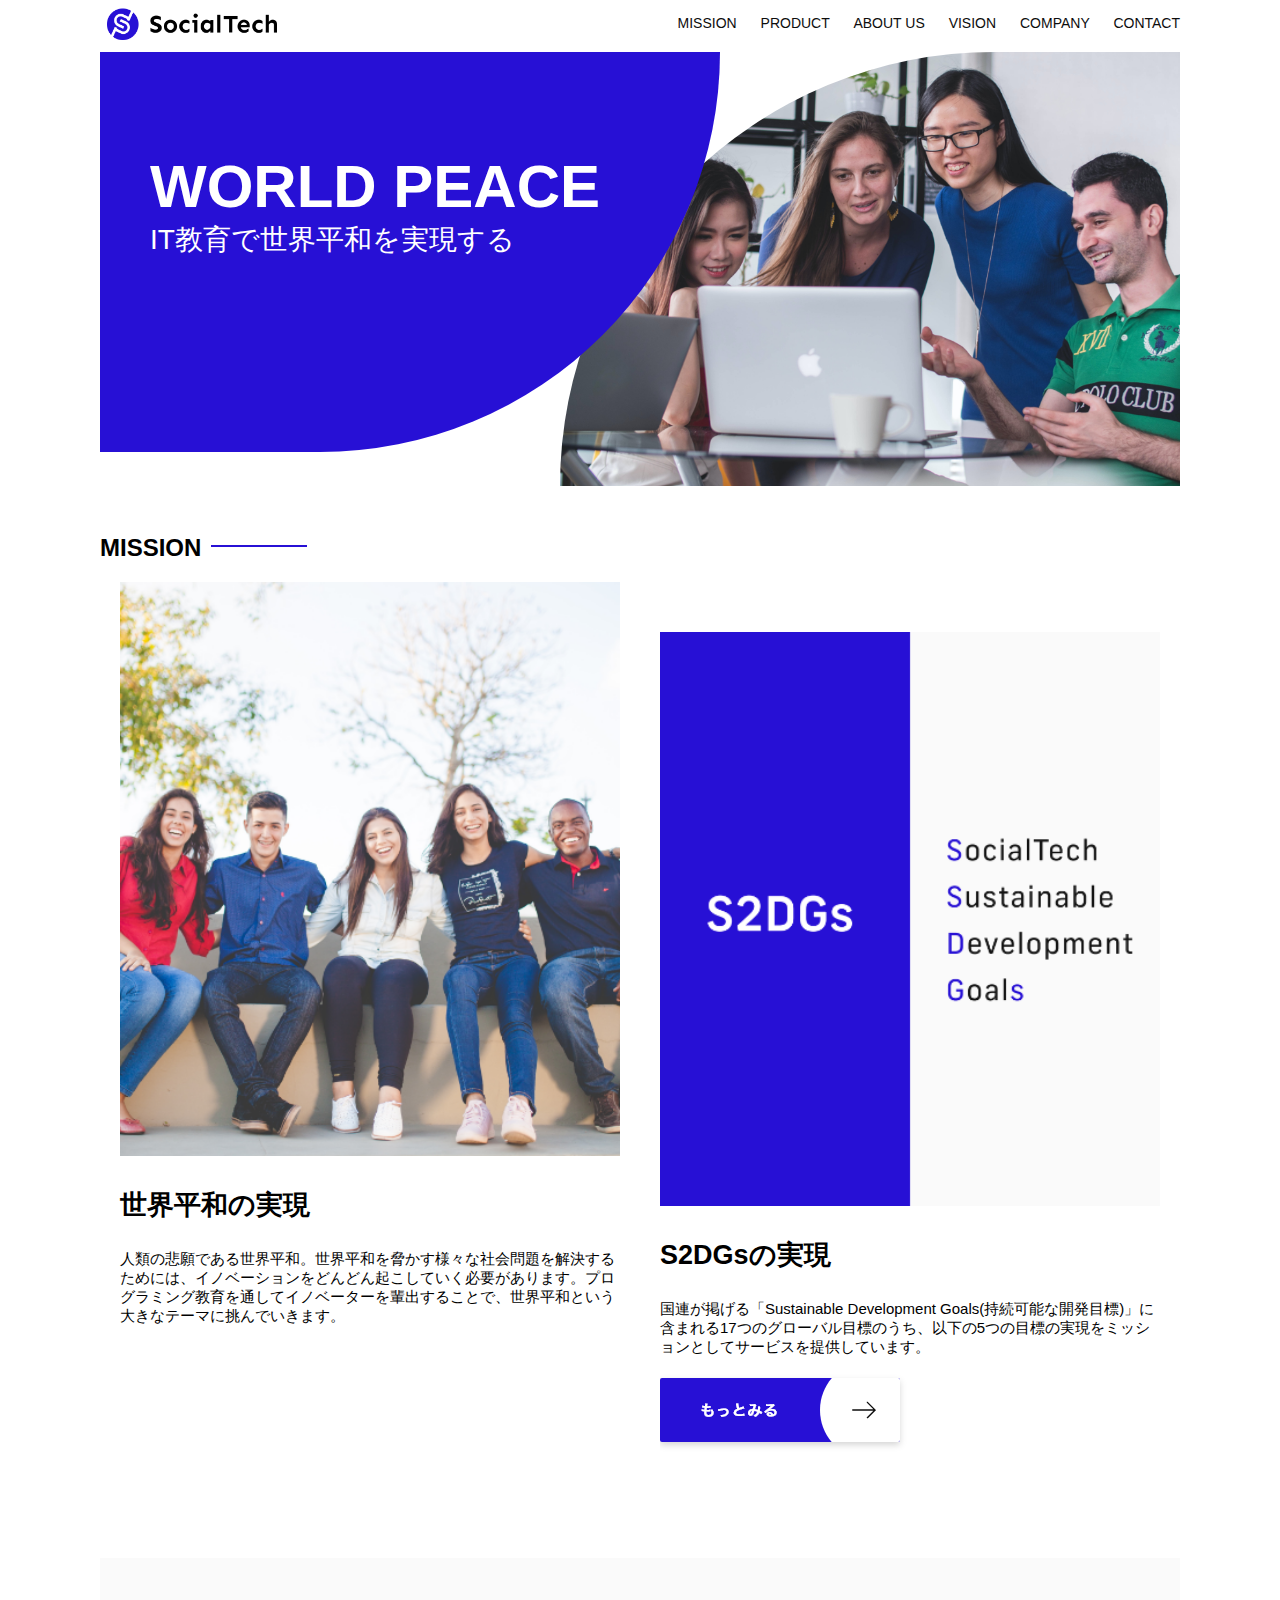
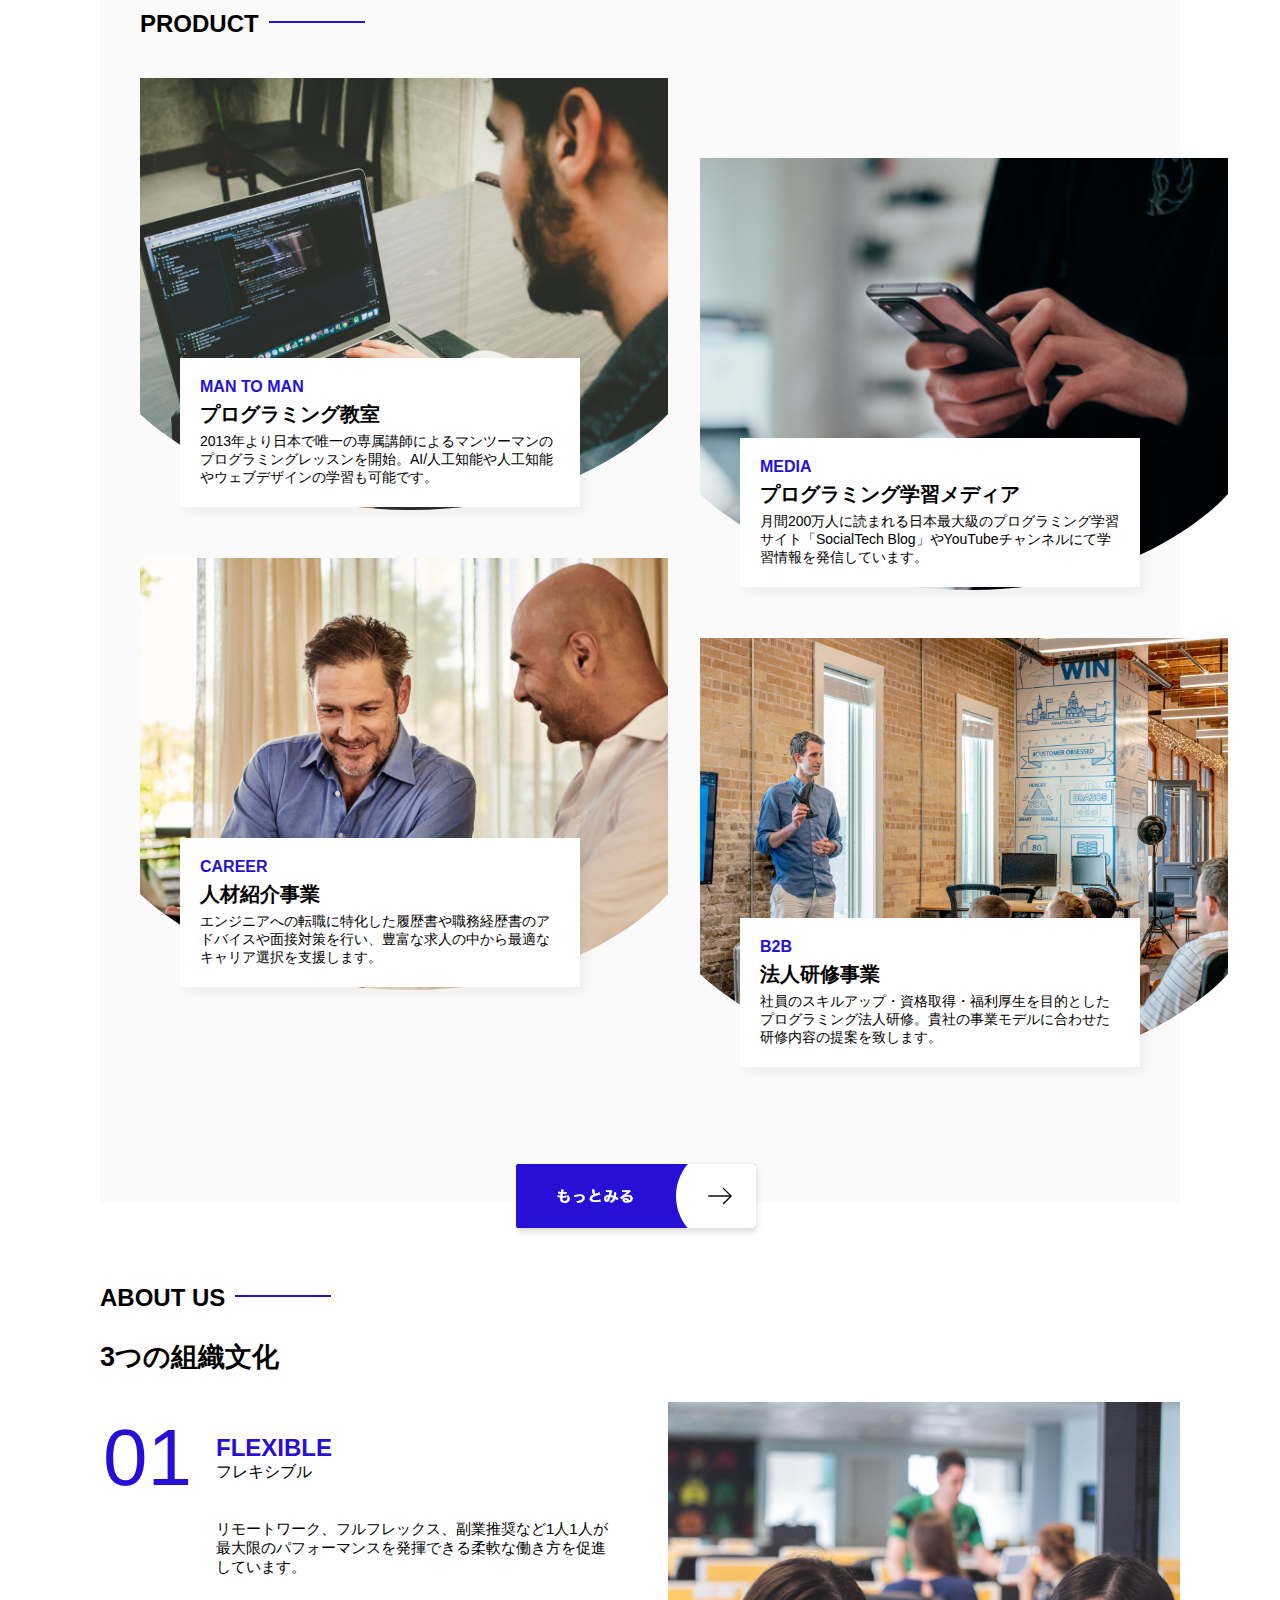
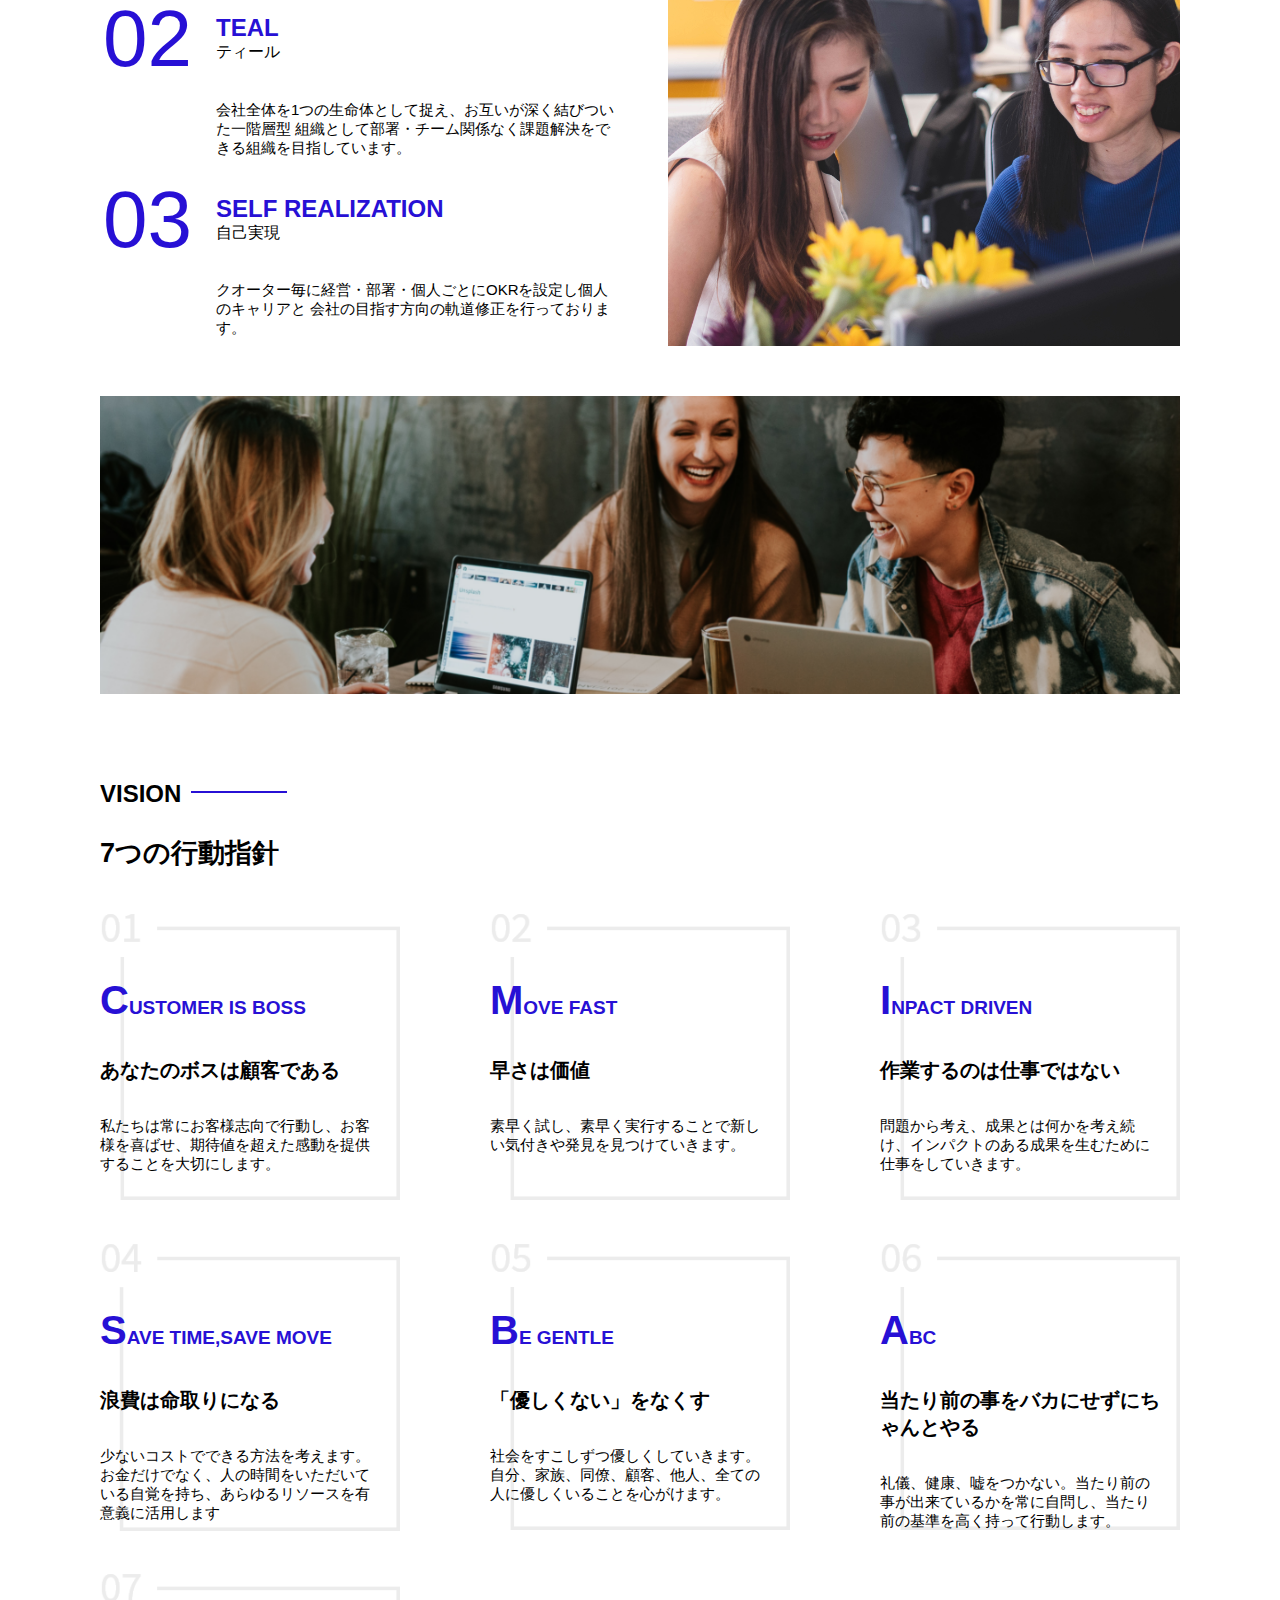
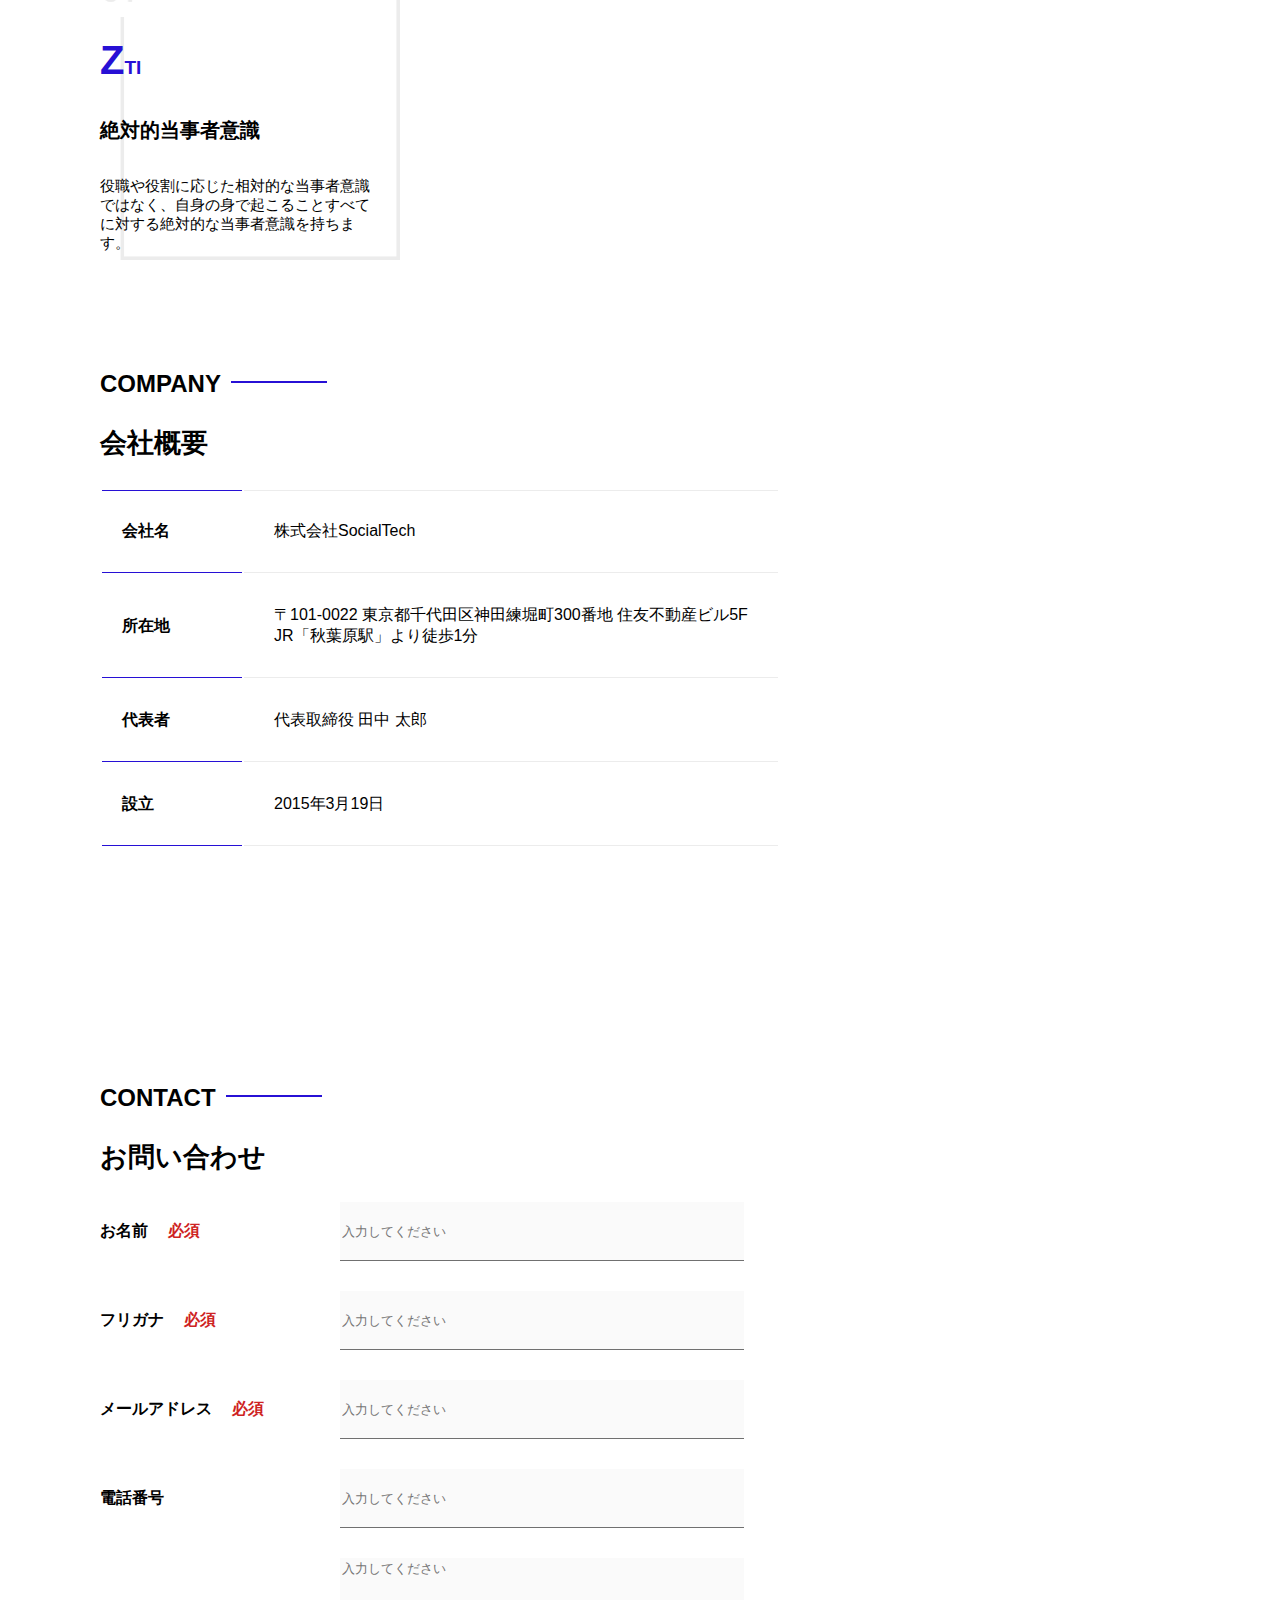
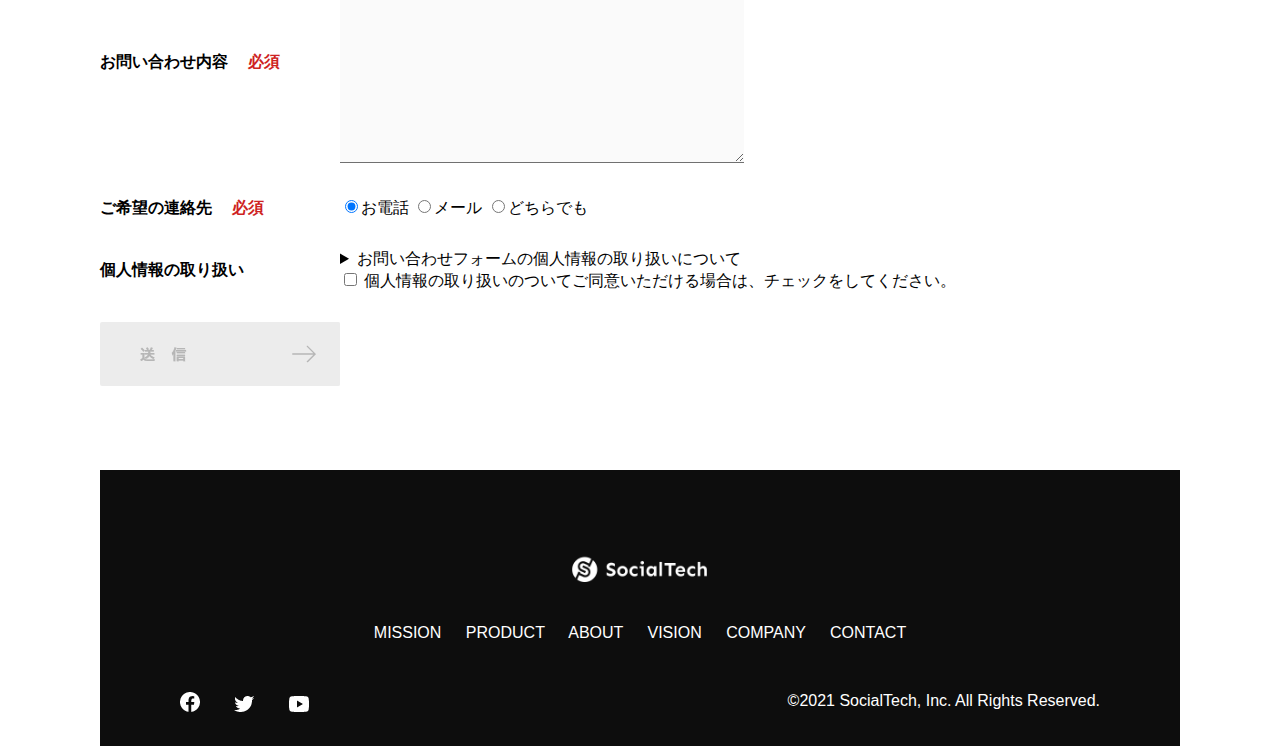
==== index.html @ 6ab05814 "初回コミット" ====
<!DOCTYPE html>
<html lang="ja">
<head>
  <meta charset="UTF-8">
  <meta name="description" content="SocialTechはEdTech業界のリディングカンパニーを目指します。">
  <meta name="viewport" content="width=device-width, initial-scale=1.0">
  <link rel="stylesheet" href="style.css">
  <title>SocialTech</title>
  <!-- alt属性が記述されているかどうか(擬似クラス：not(A)で確認） -->
  <style>
    img:not([alt]){
      border: 10px solid red;
    }
  </style>

</head>
<body>
  <!-- ヘッダー -->
    <header>
    <!-- ロゴ -->
    <a href="index.html" id="logo"><img src="images/logo.png" alt="トップページに戻る"></a>
    
    <!-- PC用ナビゲーション -->
    <nav  id="nav-pc">
      <a href="mission.html">MISSION</a> 
      <a href="product.html">PRODUCT</a>
      <a href="index.html#aboutus">ABOUT US</a>
      <a href="index.html#vision">VISION</a>
      <a href="index.html#company">COMPANY</a>
      <a href="index.html#contact">CONTACT</a>
    </nav>
    <!-- スマホ用メニューボタン -->
    <img id="menu-sp" src="images/button-menu.png" alt="ナビゲーションを開く" onclick="document.getElementById('nav-sp').style.display = 'block';">
    <!-- スマホ用ナビゲーション-->
    <nav id="nav-sp">
      <img id="close" src="images/button-close.png" alt="ナビゲーションを閉じる"  onclick="document.getElementById('nav-sp').style.display = 'none';">
      <a id="logo-sp" href="index.html" onclick="document.getElementById('nav-sp').style.display = 'none'"><img src="images/logo-sp.png" alt="トップページに戻る"></a>
<!-- タグnavの配下a -->
      <a  class="menu" href="mission.html" onclick="document.getElementById('nav-sp').style.display = 'none'">MISSION></a>
      <a class="menu" href="product.html" onclick="document.getElementById('nav-sp').style.display = 'none'">PRODUCT</a>
      <a class="menu" href="index.html#aboutus" onclick="document.getElementById('nav-sp').style.display = 'none'">ABOUTUS</a>
      <a class="menu" href="index.html#vision"onclick="document.getElementById('nav-sp').style.display = 'none'">VISION</a>
      <a class="menu" href="index.html#company"onclick="document.getElementById('nav-sp').style.display = 'none'">COMPANY</a>
      <a class="menu" href="index.html#contact"onclick="document.getElementById('nav-sp').style.display = 'none'">CONTACT</a>
      <div id="sns">

      <a href="https://www.facebook.com/sejuku2013">
      <img src="images/button-facebook.png" alt="Facebookのリンク"></a>
      <a href="https://twitter.com/samuraijuku">
      <img src="images/button-twitter.png" alt="Twitterのリンク"></a>
      <a href="https://www.youtube.com/channel/UCCFOQO5aDK0xXam4cUQXT8g">
      <img src="images/button-youtube.png" alt="YouTubeのリンク"></a>
    </nav>

  </header>

  <!-- メイン -->
  <main>
    <!-- article：中身が記事 -->
    <article>
      <!-- メインビジュアルを表示する場所 -->
      <section id="main-visual">
        <div id="main-message">
          <h1>WORLD PEACE</h1>
          <p>IT教育で世界平和を実現する</p>
        </div>
        <img src="images/index/index-main.png" alt="PCの周りに集まる多国籍の仲間たち">
      </section>
      <!-- ミッション -->
        <section id="mission">
        <h2 class="index-h2">MISSION</h2>
        <div id="mission-flex">
          <div>
            <img id="mission-photo" src="images/index/index-mission.png" alt="屋外のベンチで写真撮影する多国籍の仲間たち">
            <h3>世界平和の実現</h3>
            <p>人類の悲願である世界平和。世界平和を脅かす様々な社会問題を解決するためには、イノベーションをどんどん起こしていく必要があります。プログラミング教育を通してイノベーターを輩出することで、世界平和という大きなテーマに挑んでいきます。</p>
          </div>
          <div>
            <img id="s2dgs" src="images/index/s2dgs.png" alt="s2dgs">
            <h3>S2DGsの実現</h3>
            <p>国連が掲げる「Sustainable Development Goals(持続可能な開発目標)」に含まれる17つのグローバル目標のうち、以下の5つの目標の実現をミッションとしてサービスを提供しています。</p>
            <a href="mission.html">
              <img src="images/button-more.png" alt="もっと見る">
            </a>
          </div>
        </div>
      </section>
      <!-- プロダクト -->
        <section id="product">
        <h2 class="index-h2">PRODUCT</h2>
        <div>
          <div id="product-left">
            <div>
              <img class="productphoto" src="images/index/index-mantoman.png" alt="PCでコードを書く男性">
              <div class="product-explain">
                <span>MAN TO MAN</span>
                <h3>プログラミング教室</h3>
                <p>2013年より日本で唯一の専属講師によるマンツーマンのプログラミングレッスンを開始。AI/人工知能や人工知能やウェブデザインの学習も可能です。</p>
              </div>
            </div>
            <div>
              <img class="product-photo" src="images/index/index-career.png" alt="笑顔で話し合う2人の男性">
              <div class="product-explain">
                <span>CAREER</span>
                <h3>人材紹介事業</h3>
                <p>エンジニアへの転職に特化した履歴書や職務経歴書のアドバイスや面接対策を行い、豊富な求人の中から最適なキャリア選択を支援します。</p>
              </div>
            </div>
          </div>
          <div id="product-right">
            <div>
              <img class="product-photo" src="images/index/index-media.png" alt="スマートフォンを操作する人">
              <div class="product-explain">
                <span>MEDIA</span>
                <h3>プログラミング学習メディア</h3>
                <p>月間200万人に読まれる日本最大級のプログラミング学習サイト「SocialTech Blog」やYouTubeチャンネルにて学習情報を発信しています。</p>
              </div>
            </div>
            <div>
              <img class="product-photo" src="images/index/index-b2b.png" alt="講演中の男性とそれを聴く人々">
              <div class="product-explain">
              <span>B2B</span>
              <h3>法人研修事業</h3>
              <p>社員のスキルアップ・資格取得・福利厚生を目的としたプログラミング法人研修。貴社の事業モデルに合わせた研修内容の提案を致します。</p>
            </div>
          </div>
        </div>
      </div>
        <div>
          <a id="product-more" href="product.html">
            <img src="images/button-more.png" alt="もっと見る">
          </a>
        </div>
      </section>
      <!--ABOUT US-->
      <section id="aboutus">
        <!--CSSでh2の類似要素の::after画像ーが適応される -->
        <h2 class="index-h2">ABOUT US</h2>
        <h3>3つの組織文化</h3>
        <div>
          <table  class="culture-table">
            <tr>
              <td>
                <span class="culture-num">01</span>
              </td>
              <td>
                <span class="culture-en">FLEXIBLE</span>
                <span class="culture-jp">フレキシブル</span>
              </td>
            </tr>

            <tr>
              <td>
                <!-- 空のセル -->
              </td>
              <td>
                <p class="culture-description">リモートワーク、フルフレックス、副業推奨など1人1人が最大限のパフォーマンスを発揮できる柔軟な働き方を促進しています。
                </p>
              </td>
            </tr>

            <tr>
              <td>
                <span class="culture-num">02</span>
              </td>
              <td>
                <span class="culture-en">TEAL</span>
                <span class="culture-jp">ティール</span>
              </td>
            </tr>
            <tr>
              <td>
                <!-- 空のセル -->
              </td>
              <td>
                <p class="culture-description">会社全体を1つの生命体として捉え、お互いが深く結びついた一階層型
                  組織として部署・チーム関係なく課題解決をできる組織を目指しています。
                </p>
              </td>
            </tr>
            <tr>
              <td>
                <span class="culture-num">03</span>
              </td>
              <td>
                <span class="culture-en">SELF REALIZATION</span>
                <span class="culture-jp">自己実現</span>
              </td>
            </tr>
            <tr>
              <td>
              <!--空のセル-->
              </td>
              <td>
                <p class="culture-description">
                クオーター毎に経営・部署・個人ごとにOKRを設定し個人のキャリアと
                会社の目指す方向の軌道修正を行っております。
                </p>
              </td>
            </tr>
          </table>
          <img class="culture-img" src="images/index/index-aboutus1.png" alt="笑顔で話し合う2人の女性">
        </div>
        <img class="culture-img2" src="images/index/index-aboutus2.png" alt="笑顔で話し合う3人の男女">
      </section>

      <!-- VISION -->
      <section  id="vision">
        <h2 class="index-h2">VISION</h2>
        <h3>7つの行動指針</h3>
        <div>
          <div class="vision-box">
            <img src="images/index/vision-01.png" alt="01">
            <span>
              <h4>CUSTOMER IS BOSS</h4>
              <h5>あなたのボスは顧客である</h5>
              <p>私たちは常にお客様志向で行動し、お客様を喜ばせ、期待値を超えた感動を提供することを大切にします。</p>
            </span>
          </div>
          <div class="vision-box">
            <img src="images/index/vision-02.png" alt="01">
            <span>
              <h4>MOVE FAST</h4>
              <h5>早さは価値</h5>
              <p>素早く試し、素早く実行することで新しい気付きや発見を見つけていきます。</p>
            </span>
          </div>
          <div class="vision-box">
            <img src="images/index/vision-03.png" alt="01">
            <span>
              <h4>INPACT DRIVEN</h4>
              <h5>作業するのは仕事ではない</h5>
              <p>問題から考え、成果とは何かを考え続け、インパクトのある成果を生むために仕事をしていきます。</p>
            </span>
          </div>
          <div class="vision-box">
            <img src="images/index/vision-04.png" alt="01">
            <span>
              <h4>SAVE TIME,SAVE MOVE</h4>
              <h5>浪費は命取りになる</h5>
              <p>少ないコストでできる方法を考えます。お金だけでなく、人の時間をいただいている自覚を持ち、あらゆるリソースを有意義に活用します</p>
            </span>
          </div>
          <div class="vision-box">
            <img src="images/index/vision-05.png" alt="01">
            <span>
              <h4>BE GENTLE</h4>
              <h5>「優しくない」をなくす</h5>
              <p>社会をすこしずつ優しくしていきます。自分、家族、同僚、顧客、他人、全ての人に優しくいることを心がけます。</p>
            </span>
          </div>
          <div class="vision-box">
            <img src="images/index/vision-06.png" alt="01">
            <span>
              <h4>ABC</h4>
              <h5>当たり前の事をバカにせずにちゃんとやる</h5>
              <p>礼儀、健康、嘘をつかない。当たり前の事が出来ているかを常に自問し、当たり前の基準を高く持って行動します。</p>
            </span>
          </div>
          <div class="vision-box">
            <img src="images/index/vision-07.png" alt="01">
            <span>
              <h4>ZTI</h4>
              <h5>絶対的当事者意識</h5>
              <p>役職や役割に応じた相対的な当事者意識ではなく、自身の身で起こることすべてに対する絶対的な当事者意識を持ちます。</p>
            </span>
          </div>
        </div>
      </section>
      <!-- company会社概要 -->
    <section  id="company"></section>
      <h2 class="index-h2">COMPANY</h2>
      <h3>会社概要</h3>
      <table>
        <tr>
          <th class="tableheader-first">会社名</th>
          <td class="cell-first">株式会社SocialTech</td>
        </tr>
        <tr>
          <th class="tableheader">所在地</th>
          <td class="cell">〒101-0022 東京都千代田区神田練堀町300番地 住友不動産ビル5F<br>JR「秋葉原駅」より徒歩1分</td>
        </tr>
        <tr>
          <th class="tableheader">代表者</th>
          <td class="cell">代表取締役 田中 太郎</td>
        </tr>
        <tr>
          <th class="tableheader">設立</th>
          <td class="cell">2015年3月19日</td>
        </tr>
      </table>
      <!-- 地図の埋め込み iframe src="マップ"で  -->
    <iframe 
      src="https://www.google.com/maps/embed?pb=!1m18!1m12!1m3!1d3240.0688540195165!2d139.7746526!3d35.6999232!2m3!1f0!2f0!3f0!3m2!1i1024!2i768!4f13.1!3m3!1m2!1s0x60188fee13660e23%3A0x77137876edf742ac!2z5L2P5Y-L5LiN5YuV55Sj56eL6JGJ5Y6f6aeF5YmN44OT44Or!5e0!3m2!1sja!2sjp!4v1719461104000!5m2!1sja!2sjp"
      style="border:  0;" allowfullscreen="" loading="lazy">
    </iframe>
    </section>  

    <!-- お問い合わせフォーム＊セクションの中にformタグで囲む-->
    <section id="contact">
      <h2 class="index-h2">CONTACT</h2>
      <h3>お問い合わせ</h3>
      <form >
        <!-- お名前 -->
        <div>
          <div class="contact-heading">
            <label class="contact-label">お名前<span class="contact-span">必須</span></label>
          </div>
          <div>
            <input type="text" name="name"  placeholder="入力してください" class="contact-textbox">
          </div>
        </div>
        <!-- 名前のフリガナ -->
        <div>
          <div  class="contact-heading">
            <label class="contact-label">フリガナ<span class="contact-span">必須</span></label>
          </div>
          <div>
            <input type="text" name="name"  placeholder="入力してください" class="contact-textbox">
          </div>
        </div>
          <!-- メールアドレス -->
          <div>
            <div class="contact-heading">
              <label class="contact-label">メールアドレス<span class="contact-span">必須</span></label>
            </div>
            <div>
              <input type="text" name="email" placeholder="入力してください" class="contact-textbox">
            </div>
          </div>
          <!-- 電話番号 -->
        <div>
          <div class="contact-heading">
            <label class="contact-label">電話番号</label>
          </div>
          <div>
            <input type="text"  name="tel" placeholder="入力してください" class="contact-textbox">
          </div>
        </div>
        <!-- お問い合わせ内容 *テキストエリアには複数行の長文も入力できる-->
        <div>
          <div  class="contact-heading">
            <label class="contact-label">お問い合わせ内容<span class="contact-span">必須</span></label>
          </div>
          <div>
          <!-- 2行以上のテキストを入力枠（text -->
            <textarea class="contact-textarea" placeholder="入力してください" name="message"></textarea>
          </div>
        </div>
      <!-- 連絡先を選択するラジオボタン(type="radio"） -->
      <div>
        <div class="contact-heading">
          <label class="contact-label">ご希望の連絡先<span class="contact-span">必須</span></label>
        </div>
        <div>
          <input class="radiobutton" type="radio" value="tel" name="contact" checked><label>お電話</label>
          <input class="radiobutton" type="radio" value="mail" name="contact"><label>メール</label>
          <input class="radiobutton" type="radio" value="both" name="contact"><label>どちらでも</label>
        </div>
      </div>
      <div>
        <div  class="contact-heading">
          <label class="contact-label">個人情報の取り扱い</label>
        </div>
        <div>
        <!-- 個人情報の取り扱い」は長文なので、detailsタグを使って表示・非表示を切り替えられるようにします。 -->
          <details>
            <summary>お問い合わせフォームの個人情報の取り扱いについて</summary>
            <div>
              <span>１．組織の名称又は氏名</span><br>
              株式会社SocialTech  <br><br>
              <span>２．個人情報保護管理者（若しくはその代理人）の氏名又は職名、所属及び連絡先
              鈴木 一郎 コーポレート部</span>
              <br>メールアドレス:samurai@example.com<br>TEL:03-1234-5678<br>
              <span>３．個人情報の利用目的</span><br>
              本サービス及び本サービスに関連する情報の提供又はそれらに関する連絡のため<br>
              ・ユーザーの本人確認のため<br>・当社サービスのご案内のため<br>
              ・当社の商品等の広告または宣伝（電子メールによるものを含むものとします。）<br><br>
              <span>４．個人情報の取り扱い業務の委託</span><br>
              個人情報の取扱業務の全部または一部を外部に業務委託する場合があります。<br>
              その際、弊社は、個人情報を適切に保護できる管理体制を敷き実行していることを条件として<br>
              委託先を厳選したうえで、機密保持契約を委託先と締結し、お客様の個人情報を厳密に管理させます。<br><br>
              <span>５．個人情報の開示等の請求</span><br>
              お客様は、弊社に対してご自身の個人情報の開示等（利用目的の通知、開示、内容の訂正・追加・削除、利用の停止または消去、第三者への提供の停止）に関して、当社問合わせ窓口に申し出ることができます。<br>
              その際、弊社はお客様ご本人を確認させていただいたうえで、合理的な期間内に対応いたします。<br><br>
              なお、個人情報に関する弊社問合わせ先は、次の通りです。<br><br>
              株式会社SocialTech  個人情報問合せ窓口<br>
              〒101-0022 東京都千代田区神田練塀町300番地 住友不動産秋葉原駅前ビル5F<br>
              メールアドレス:samurai@example.com TEL:3-1234-5678<br><br>
              <span>６．個人情報を提供されることの任意性について</span><br><br>
              お客様がご自身の個人情報を弊社に提供されるか否かは、お客様のご判断によりますが、もしご提供されない場合には、適切なサービスが提供できない場合がありますので予めご了承ください。
            </div>
            </details>
            <input type="checkbox" name="agree">
            <span>個人情報の取り扱いのついてご同意いただける場合は、チェックをしてください。</span>
          </div>
        </div>
          <input type="image" src="images/button-submit.png" alt="送信する">
        </form>
      </section>
    </article>
    <footer>
      <div id="footer-logo">
        <img src="images/logo-sp.png" alt="SocialTech">
      </div>
      <div  id="footer-link">
        <a href="mission.html">MISSION</a>
        <a href="product.html">PRODUCT</a>
        <a href="index.html">ABOUT</a>
        <a href="index.html">VISION</a>
        <a href="index.html">COMPANY</a>
        <a href="index.html">CONTACT</a>
      </div>
      <div id="sns-footer">
        <a href="https://www.facebook.com/sejuku2013"><img src="images/button-facebook.png" alt="Facebookのリンク"></a>
        <a href="https://twitter.com/samuraijuku"><img src="images/button-twitter.png" alt="Twitterのリンク"></a>
        <a href="https://www.youtube.com/channel/UCCFOQO5aDK0xXam4cUQXT8g"><img src="images/button-youtube.png" alt="YouTubeのリンク"></a>
      <span id="copyright">&copy;2021 SocialTech, Inc. All Rights Reserved.</span>
      </div>
    </footer>



  </main>




<body>
<!-- 上のaboutクリックで以下の場所までスクロールされる -->
<section id="abouts">

</section>
  
</body>

</html>
---- style.css ----
/* スマホ共通スタイル */
body {
  font-family: "Source Sans Pro", "Hiragino Kaku Gothic ProN", Meiryo, Arial, sans-serif;
}

p {
  font-size: 15px;
}


/* ===============＝＝
PC用のスタイル・横幅の設定・レスポンシブ
＝＝＝＝＝＝＝＝＝＝＝＝＝ */
@media screen and (min-width: 768px) {

  /* body横幅設定 */
  body {
    max-width: 1080px;
    min-width: 960px;
    margin: 0 auto 0 auto;
  }

  /* ヘッダー */
  header {
    display: flex;
    justify-content: space-between;
  }

  /* ＝＝＝＝＝＝＝＝＝＝ナビゲーションのレイアウト ＝＝＝＝＝＝＝＝＝＝＝＝*/
  #nav-pc {
    font-size: 14px;
    padding-top: 15px;
  }

  #nav-pc>a {
    /* ナビゲーションのリンクの装飾設定 （下線を非表示にする） none*/
    text-decoration: none;
    margin-left: 20px;
  }

  /* リンクを黒色に */
  #nav-pc>a:link {
    color: #0d0d0d;
  }

  #nav-pc>a:visited {
    color: #0d0d0d;
  }

  #nav-pc>a:hover {
    color: #0d0d0d;
    text-decoration: underline;
  }

  #nav-pc>a:active {
    color: #0d0d0d;
  }

  /* スマホ用ナビ非表示 */
  #nav-sp,
  #menu-sp {
    display: none;
  }


  /* ======メインビジュアル ==-===*/
  /* メッセージと画像を絶対位置で配置する為、親要素のsectionにrelative */
  #main-visual {
    position: relative;
    height: 400px;
  }

  /* メッセージ */
  #main-message {
    position: absolute;
    top: 0;
    left: 0;
    background-color: #2710d5;
    color: #ffffff;
    border-radius: 0 0 476px 0;
    max-width: 620px;
    height: 100%;
    width: 100%;
    z-index: 11;
  }

  #main-message>h1 {
    font-size: 60px;
    font-weight: bold;
    margin: 100px 0 0 50px;
  }

  #main-message>p {
    font-size: 28px;
    margin: 0 0 0 50px;
  }

  /* 画像 */
  #main-visual>img {
    max-width: 620px;
    /* 左上を角丸にする */
    border-radius: 476px 0 0 0;
    position: absolute;
    top: 0;
    right: 0;
    z-index: 10;
  }

  /* 見出し*/
  h2 {
    margin: 40px 0 0 0;
  }

  /* （擬似要素）h２要素の直後に要素を配置（今回は画像の棒線ー） */
  h2::after {
    content: url("images/line.png");
    /* h2との間の余白 */
    margin-left: 10px;
  }

  h3 {
    font-size: 27px;
  }

  /* ======ミッション =======*/
  #mission {
    margin: 80px auto 80px auto;
    width: 100%;
  }

  #mission-flex {
    width: 100%;
    display: flex;
  }

  #mission-flex>div {
    width: 50%;
    margin: 20px;
  }

  #mission-photo {
    width: 100%;
  }

  #s2dgs {
    margin-top: 50px;
    width: 100%;
  }

  /* =======プロダクト ============*/
  #product {
    background-color: #fafafa;
    margin: 80px 0 80px 0;
    padding: 10px 40px 0 40px;
  }

  /* 外枠 */
  #product>div {
    margin-top: 40px;
    display: flex;
  }

  /* ここから左右のカラムをグループ化するdiv要素 */

  /* 左のカラム */
  #product-left {
    width: 50%;
    margin-right: 20px;
  }

  /* 右のカラム */
  #product-right {
    width: 50%;
    margin-left: 20px;
    margin-top: 80px;
  }

  /* 画像＋説明の枠 */
  #product-left>div {
    position: relative;
    height: 480px;
    margin-right: 20px;
  }

  #product-right>div {
    position: relative;
    height: 480px;
    margin-left: 20px;
  }

  /* 画像 */
  #product-photo {
    width: 100%;
  }

  /* 説明文の枠 */
  .product-explain {
    background-color: #ffffff;
    position: absolute;
    left: 0;
    top: 280px;
    margin: 0 40px 0 40px;
    padding: 20px;
    box-shadow: 5px 5px 10px rgba(0, 0, 0, 0.05);
  }

  /* 説明文の英語 */
  .product-explain>span {
    color: #2710d5;
    font-weight: bold;
    font-size: 16px;
    margin: 0;
  }

  /* 説明文の見出し */
  .product-explain>h3 {
    font-size: 20px;
    margin: 5px 0 5px 0;
  }

  /* 説明文 */
  .product-explain>p {
    font-size: 14px;
    margin: 0;
  }

  /* もっと見るボタン */
  #product-more {
    margin: 0 auto -42px auto;
  }

  /*  ABOUT US*/
  #aboutus {
    margin: 80px auto 80px auto;
  }

  /* ３つの組織文化と写真を入れる枠 */
  #aboutus>div {
    display: flex;
  }

  /* 写真 */
  .culture-img {
    width: 100%;
    align-self: flex-start;
  }

  .culture-img2 {
    margin-top: 50px;
    width: 100%;
  }

  /* 3つの組織文化の表 */
  .culture-table {
    margin-right: 50px;
  }

  /* 番号 */
  .culture-num {
    font-size: 80px;
    color: #2710d5;
    margin: 0 20px 0 0;
  }

  /*  組織文化英語*/
  .culture-en {
    color: #2710d5;
    font-weight: bold;
    font-size: 24px;
    display: block;
  }

  /* 説明文 */
  .culture-description {
    margin: 0;
  }

  /* ビジョン */
  #vision {
    margin: 80px auto 80px auto;
  }

  /* セクション内の外枠 */
  #vision>div {
    width: 100%;
    display: flex;
    justify-content: space-between;
    flex-wrap: wrap;
  }


  /*7つの行動指針の枠*/
  .vision-box {
    width: 300px;
    height: 300px;
    margin-bottom: 30px;
    position: relative;
  }

  /* 配置（position）：absolute（絶対位置）を指定し、topとleftに0を指定することで親要素の左上に配置する */
  .vision-box img {
    width: 100%;
    height: auto;
    position: absolute;
    top: 0;
    left: 0;
    z-index: 30;
  }

  .vision-box>span {
    position: absolute;
    top: 0;
    left: 0;
    z-index: 31;
    margin-right: 20px;
  }

  .vision-box>span>h4 {
    color: #2710d5;
    font-size: 19px;
    margin: 80px 0 0 0;
  }

  .vision-box>span>h4::first-letter {
    font-size: 40px;
  }

  .vision-box>span>h5 {
    font-size: 20px;
    max-width: 0 0 0 0;
  }

  .vision-box>span>p {
    margin: 10px 0 0 0;
  }

  /*===＝＝＝ー＝====== 会社概要 ＝＝＝===＝＝========*/
  #company {
    margin: 80px auto 80px auto;
  }

  #company-table {
    width: 100%;
  }

  .tableheader {
    text-align: left;
    padding: 20px;
    border-bottom-color: #2710d5;
    border-bottom-width: 1px;
    border-bottom-style: solid;
    width: 100px;
  }

  .tableheader-first {
    text-align: left;
    padding: 20px;
    border-bottom-color: #2710d5;
    border-bottom-width: 1px;
    border-bottom-style: solid;
    border-top-color: #2710d5;
    border-top-width: 1px;
    border-top-style: solid;
    width: 100px;
  }

  .cell {
    padding: 30px;
    border-bottom-color: #ececec;
    border-bottom-width: 1px;
    border-bottom-style: solid;
  }

  .cell-first {
    padding: 30px;
    border-bottom-color: #ececec;
    border-bottom-width: 1px;
    border-bottom-style: solid;
    border-top-color: #ececec;
    border-width: 1px;
    border-top-style: solid;
  }

  #company>iframe {
    width: 100%;
    height: 368%;
    margin-top: 40px;
  }

  /* =======お問い合わせ ============*/
  #contact {
    margin: 80px auto 80px auto;
  }

  /* 外枠 */
  #contact>form>div {
    display: flex;
    flex-direction: row;
    flex-wrap: wrap;
    padding-bottom: 30px;
  }

  /* 左列の見出し */
  .contact-heading {
    width: 240px;
    align-self: center;
  }

  /* 見出しのラベル */
  .contact-label {
    font-weight: bold;
  }

  /* 必須 */
  .contact-span {
    color: #ce2222;
    margin: 0 0 0 20px;
    font-weight: bold;
  }

  /* テキストボックス */
  .contact-textbox {
    border-top: 0;
    border-left: 0;
    border-right: 0;
    border-bottom-width: 1px;
    border-bottom-color: #707070;
    border-bottom-style: solid;
    background-color: #fafafa;
    width: 400px;
    height: 56px;
  }

  /* お問い合わせ内容のテキストエリア */
  .contact-textarea {
    border-top: 0;
    border-left: 0;
    border-right: 0;
    border-bottom-width: 1px;
    border-bottom-color: #707070;
    border-bottom-style: solid;
    background-color: #fafafa;
    width: 400px;
    height: 200px;
  }

  /* 個人情報の取り扱い */
  details {
    width: 700px;
  }

  details>div>span {
    font-weight: bold;
  }

  /* =========フッター ===========*/
  footer {
    background-color: #0d0d0d;
    text-align: center;
    padding: 80px 80px 30px 80px;
  }

  /* フッターのロゴ下余白　30px */
  #footer-logo {
    margin-bottom: 30px;
  }

  /* フッターリンク下余白　50px */
  #footer-link {
    margin-bottom: 50px;
  }

  /* フッターリンク装飾打ち消し・余白10px */
  #footer-link>a {
    text-decoration: none;
    margin: 10px;
  }

  /* 未訪問　リンク白色 */
  #footer-link>a:link {
    color: #ffffff;
  }

  /* 訪問済み　リンク */
  #footer-link>a:visited {
    color: #ffffff;
  }

  /* マウスカーソルが重なった時　下線と白 */
  #footer-link>a:hover {
    color: #ffffff;
    text-decoration: underline;
  }

  /* クリック時　白 */
  #footer-link>a:active {
    color: #ffffff;
  }

  /* SNSボタン */
  #sns-footer {
    text-align: left;
    width: 100%;
  }

  #sns-footer>a {
    margin-right: 30px;
  }

  #copyright {
    color: #ffffff;
    float: right;
  }

  /* =====mission.html用スタイル======== */
  /* ミッションのメインビジュアル */
  #mission-main {
    height: 496px;
    width: 100%;
    background-image: url("images/mission/mission-main.png");
    background-repeat: no-repeat;
    /* ーyは背景画像のy軸（縦方向）の位置を指定 */
    background-position-y: center;

  }

  /* パンくずリストをグループ化するdiv */
  #mission-title {
    background-color: #2710d5;
    width: 368px;
    color: #ffffff;
    height: 496px;
    border-radius: 0 248px 248px 0;
    position: relative;
  }

  /* 見出し */
  #mission-title>h1 {
    position: absolute;
    top: 0px;
    left: 100px;
    font-size: 80px;
  }

  /* カタカナの見出し */
  #mission-title>span {
    position: absolute;
    top: 200px;
    left: 100px;
    font-size: 26px;
  }

  /* ＝＝＝＝＝パンくずリスト ＝＝＝＝＝＝＝＝＝＝*/
  #mission-title>div {
    position: absolute;
    top: 350px;
    left: 100px;
    font-size: 16px;
  }

  #mission-s2dgs {
    width: 100%;
    margin: 20px;
  }

  .mission-h2 {
    color: #2710d5;
    font-size: 40px;
  }

  .mission-h2::after {
    content: none;
  }

  #section-s2dgs>img {
    width: 100%;
  }

  /* ====５Goals セクション要素 =====*/
  #mission-5goals {
    margin: 20px;
    display: flex;

  }

  #mission-5goals>div {
    flex-grow: 1;
    padding: 20px;
  }

  #mission-5goals>div>div {
    margin-bottom: 40px;
  }

  .fivegoals-image-right {
    float: right;
    margin: 20px;
  }

  .fivegoals-image-left {
    float: left;
    margin: 20px;
  }

  .fivegoals-number {
    color: #2710d5;
    font-size: 48px;
    margin: 0;
  }

  .fivegoals-h3 {
    font-size: 28px;
    margin: 0;
  }

  .fivegoals-p {
    margin: 0;
  }

  /* =====================
PC用・プロダクトページ
====================== */
  #product-main {
    height: 496px;
    width: 100%;
    background-image: url("images/product/product-main.png");
    background-repeat: no-repeat;
    /* ーyは背景画像のy軸（縦方向）の位置を指定 */
    background-position-y: center;
  }

  /* 見出し、パンくずリストをグループ化 するdiv*/
  #product-title {
    background-color: #2710d5;
    width: 368px;
    color: #ffffff;
    height: 496px;
    /* 角丸　右上、右下 */
    border-radius: 0 248px 248px 0;
    position: relative;
  }

  #product-title>h1 {
    /* 親要素の左上を基準  */
    position: absolute;
    top: 0;
    left: 100px;
    font-size: 80px;

  }

  #product-title>span {
    position: absolute;
    top: 200px;
    left: 100px;
    font-size: 26px;
  }

  #product-title>div {
    position: absolute;
    top: 350px;
    left: 100px;
    font-size: 16px;
  }

  /* ＝＝＝メインコンテンツ/PC用のスタイルを適用 ＝＝＝*/

  /* セクション1 */
  .product-section1 {
    position: relative;
    margin: 20px;
    height: 340px;
  }

  .product-section1>img {
    position: absolute;
    top: 0;
    left: 0;
    width: 450px;
    margin: 0 40px 30px 0;
    border-radius: 0 432px 0 0;
  }

  .product-section1>div {
    position: absolute;
    top: 0;
    left: 480px;
  }

  /* セクション２ */
  .product-section2 {
    position: relative;
    margin: 20px;
    height: 340px;
  }

  .product-section2>img {
    position: absolute;
    top: 0;
    right: 0;
    width: 450px;
    margin: 0 0 30px 40px;
    border-radius: 432px 0 0 0;
  }

  .product-section2>div {
    width: 500px;
    position: absolute;
    top: 0;
    left: 0;
  }

  .product-h2 {
    color: #2710d5;
    font-size: 24px;
    margin: 0;
  }

  .product-h3 {
    font-size: 28px;
    margin: 0;
  }
}

/*===========================
スマートフォン用のスタイル
===========================*/
/* レスポンシブ対応 */
@media screen and (max-width: 767px) {
  /* ここにMISSIONページのスマートフォン用のCSSを記述する */

  body {
    min-width: 375px;
    margin: 0;
  }

  /* PC用ナビゲーション非表示 */
  #nav-pc {
    display: none;
  }

  /* ===========ここからハンバーガーメニュー====================== */
  #menu-sp {
    float: right;
    padding: 0;
  }

  /* スマホ用ナビゲーションの表示切替 */
  /* ========初期状態、レイアウトと非表示設定 =============*/
  #nav-sp {
    background-color: #2710d5;
    position: absolute;
    left: 0;
    top: 0;
    height: 100%;
    width: 100%;
    display: none;
    z-index: 100;
  }

  /* ×ボタン */
  #close {
    position: absolute;
    top: 20px;
    right: 20px;
  }

  /* ナビゲーションメニュー用ロゴ */
  #logo-sp {
    margin: 80px 0 30px 0 20px;
  }

  /* ナビゲーションリンクの装飾設定 */
  #nav-sp>a {
    display: block;
  }

  #nav-sp>a:link {
    color: #ffffff;
  }

  #nav-sp>a:visited {
    color: #ffffff
  }

  #nav-sp>a:hover {
    color: #ffffff;
    text-decoration: underline;
  }

  #nav-sp>a:active {
    color: #ffffff;
  }

  #nav-sp>.menu {
    text-decoration: none;
    display: block;
    margin: 0 20px 0 20px;
    height: 44px;
    font-size: 16px;
    background-image: url("images/arrow.png");
    background-repeat: no-repeat;
    background-position: right top;
  }

  #sns {
    position: absolute;
    bottom: 20px;
    left: 20px;
  }

  #sns>a {
    margin-right: 30px;
  }

  /* ＝＝＝＝＝＝＝SPメインビジュアル＝＝＝＝＝＝＝ */
  #main-visual {
    position: relative;
    height: 470px;
    width: 100%;
    /* はみ出た部分を表示しないようにする */
    overflow: hidden;
  }

  #main-visual>div {
    position: absolute;
    top: 0;
    left: 0;
    background-color: #2710d5;
    color: white;
    border-radius: 0 0 476px 0;
    text-align: center;
    height: 280px;
    width: 100%;
    z-index: 11;
  }

  #main-visual>div>h1 {
    font-size: 28px;
    margin: 90px 0 0 0;
  }

  #main-visual>div>p {
    margin: 0;
  }

  #main-visual>img {
    width: 100%;
    border-radius: 476px 0 0 0;
    z-index: 10;
    position: absolute;
    bottom: 0;
    right: 0;
  }

  /* 見出し */
  h2::after {
    content: url("images/line.png");
    margin-left: 10px;
  }

  h3 {
    font-size: 24px;
    margin: 10px 0 0 0;
  }

  /* ミッション */
  #mission {
    margin: 20px;
  }

  #mission-photo {
    width: 100%;
  }

  #s2dgs {
    width: 100%;
  }

  /* ＝＝＝＝＝＝＝SPプロダクト＝＝＝＝＝ */
  #product {
    background-color: #fafafa;
    padding-left: 20px;
  }

  #product h2 {
    margin-left: 20px;
  }

  /* 外枠 */
  /* 左右のカラム　スマホでは縦並び */
  #product-left,
  #product-right {
    margin-right: 20px;
    margin-left: 20px;
  }

  /* 画像＋説明の枠 */
  #product-left>div,
  #product-right>div {
    position: relative;
    height: 540px;
  }

  /* 説明文の枠 */
  .product-explain {
    background-color: #ffffff;
    position: absolute;
    left: 0;
    bottom: 50px;
    padding: 20px;
    box-shadow: 5px 5px 10px rgba(0, 0, 0, 0.05);
  }

  .product-explain>span {
    color: #2710d5;
    font-weight: bold;
    font-size: 16px;
    margin: 0px;
  }

  .product-explain>h3 {
    margin: 10px 0 10px 0;
  }

  /* 画像 */
  .product-photo {
    width: 100%;
  }

  /* もっと見るボタン　余白　下に−-42px 左に20px */
  #product-more>img {
    margin: 0 0 -42px 20px;
  }

  /*============= ABOUT　US セクション============*/
  #aboutus {
    margin: 80px 20px 80px 20px;
  }

  /* アイテム（子要素）の並び順（flex-direction）：columnを指定し、画像と表を上から下に */
  #aboutus>div {
    display: flex;
    flex-direction: column;
  }

  /*  幅（width）：100%を指定して、親要素の幅いっぱいに広げる
並び順（order）：1を指定し、表の前に配置する*/

  /* Flexboxのアイテム（子要素）の並び順を明示的に決めるには
まずコンテナ（親要素）にflex-directionプロパティを指定します。
続いて、その中のアイテムにorderプロパティで並び順を指定すればOKです。 */
  .culture-table {
    width: 100%;
    padding-right: 20px;
    order: 2;
  }

  .culture-img {
    width: 100%;
    order: 1
  }

  .culture-img2 {
    width: 100%;
  }

  /*  ABOUT USの番号、見出し、説明文 */
  .culture-num {
    font-size: 80px;
    color: #2710d5;
  }

  .culture-en {
    color: #2710d5;
    font-weight: bold;
    font-size: 24px;
    display: block;
  }

  /* 縦並びに */
  .culture-jp {
    display: block;
  }

  .culture-description {
    margin: 0;
  }

  /*============= ビジョン========= */
  #vision {
    margin: 80px 20px 80px 20px;
  }

  /* 1つ1つの行動指針　子要素をrelativeで絶対位置で配置できるようにする */
  .vision-box {
    width: 300px;
    height: 300px;
    margin-bottom: 30px;
    position: relative;
  }

  .vision-box>img {
    width: 100%;
    height: auto;
    position: absolute;
    top: 0;
    left: 0;
    z-index: 30;
  }

  .vision-box>span {
    position: absolute;
    top: 0;
    left: 0;
    z-index: 31;
    margin-right: 20px;
  }

  .vision-box>span>h4 {
    color: #2710d5;
    font-size: 19px;
    margin: 60px 0 0 0;
  }

  .vision-box>span>h5 {
    font-size: 20px;
    margin: 0 0 0 0;
  }

  .vision-box>span>P {
    margin: 10px 0 0 0;
  }

  /* ============会社概要========== */
  #company {
    margin: 0 20px 0 20px;
  }

  #company>h3 {
    margin-bottom: 20px;
  }

  #company>table {
    width: 100%;
  }

  .tableheader-first {
    text-align: left;
    padding: 20px;
    border-bottom-color: #2710d5;
    border-bottom-width: 1px;
    border-bottom-style: solid;
    border-top-color: #2710d5;
    border-top-width: 1px;
    border-top-style: solid;
    width: 50px;
  }

  .tableheader {
    text-align: left;
    padding: 20px;
    border-bottom-color: #2710d5;
    border-bottom-width: 1px;
    border-bottom-style: solid;
    width: 50px;
  }

  .cell {
    padding: 20px;
    border-bottom-color: #ececec;
    border-bottom-width: 1px;
    border-bottom-style: solid;
  }

  .cell-first {
    padding: 20px;
    border-bottom-color: #ececec;
    border-bottom-width: 1px;
    border-bottom-style: solid;
    border-top-color: #ececec;
    border-top-width: 1px;
    border-top-style: solid;
  }

  #company>iframe {
    width: 100%;
    height: 240px;
    margin: 40px 0 0 0;
  }

  /* =========CONTACTセクション========= */
  /* 問い合わせ */

  #contact {
    margin: 80px 20px 80px 20px;
  }

  #contact>h3 {
    margin-bottom: 20px;
  }

  .contact>form>div {
    margin-bottom: 20px;
  }

  .contact-heading {
    margin-bottom: 20px;
  }

  /* ラベル */
  .contact-span {
    color: #ce2222;
    margin: 0 0 0 20px;
    font-weight: bold;
  }

  /* 必須 */
  .contact-span {
    color: #ce2222;
    margin: 0 0 0 20px;
    font-weight: bold;
  }

  .contact-textbox {
    height: 56px;
    border-top: 0;
    border-left: 0;
    border-right: 0;
    background-color: #fafafa;
    border-bottom-color: #707070;
    border-bottom-width: 1px;
    border-style: solid;
    min-width: 300px;
    width: 100%;
  }

  .contact-textbox {
    height: 150px;
    border-top: 0;
    border-left: 0;
    border-right: 0;
    background-color: #fafafa;
    width: 100%;
  }

  .radiobutton {
    margin-bottom: 20px;
  }

  /* セレクタ：.radiobutton（ラジオボタン）に隣接するlabel要素（「お電話」「メール」「どちらでも」）の直後（疑似要素::after）
適用するスタイル：改行を追加する */
  .radiobutton+label::after {
    content: "\A";
    white-space: pre;
  }

  /* フッター */
  footer {
    background-color: #0d0d0d;
    padding: 30px 20px 50px 20px;
  }

  #footer-logo {
    margin-bottom: 30px;
  }

  #sns-footer>a {
    margin-right: 30px;
  }

  #copyright {
    font-size: 12px;
    display: block;
    margin-top: 30px;
    color: #ffffff;
  }

  /*==== mission.html用スタイル ======*/
  /* ミッションのメインビジュアル */
  #mission-main {
    height: 256px;
    width: 100%;
    background-image: url("images/mission/mission-main.png");
    /*背景リピート ・繰り返さない */
    background-repeat: no-repeat;
    /* （背景Y軸）縦方向の中央に配置 */
    background-position-y: center;
    /* 幅と高さ指定・画像サイズと異なる値を指定すると、見切れたり余白ができたりします。
今回はあえて要素の高さよりも小さい値を指定して、画像の上下に余白ができるようにします。 */
    background-size: auto 208px;
  }

  #mission-title {
    background-color: #2710d5;
    width: 136px;
    color: #ffffff;
    height: 256px;
    border-radius: 0 248px 248px 0;
    position: relative;
  }

  #mission-title>h1 {
    /* absoluteで親要素の左上を基準 */
    position: absolute;
    top: 0;
    left: 20px;
    font-size: 40px;
  }

  #mission-title>span {
    position: absolute;
    top: 110px;
    left: 20px;
    font-size: 18px;
  }

  #mission-title>div {
    position: absolute;
    top: 180px;
    left: 20px;
    font-size: 13px;
  }

  /* ミッションページ　S2DGSの設定 */
  #mission-s2dgs {
    margin: 20px;
  }

  .mission-h2 {
    color: #2710d5;
    font-size: 38px;
    margin: 0px;
  }

  .mission-h2::after {
    content: none;
  }

  #mission-s2dgs>img {
    width: 100%;
  }

  /* ミッションページ　5Goalsの設定 */
  #mission-5goals {
    margin: 20px;
  }

  #mission-5goals>div>div {
    margin-bottom: 40px;
  }

  #s2dgs-image {
    width: 100%;
  }

  .fivegoals-image-right {
    margin: 20px auto 20px auto;
    display: block;
  }

  .fivegoals-image-left {
    margin: 20px auto 20px auto;
    display: block;
  }

  .fivegoals-number {
    color: #2710d5;
    font-size: 48px;
    margin: 0;
  }

  .fivegoals-h3 {
    font-size: 28px;
    margin: 0;
  }

  .fivegoals-p {
    margin: 0;
  }

  /* ==============SPプロダクトページ============= */
  /* メイン画像のところ*/
  #product-main {
    height: 256px;
    width: 100%;
    background-image: url(images/product/product-main.png);
    /* 背景のリピート方法（繰り返さない） */
    background-repeat: no-repeat;
    /* 背景y軸・縦方向の中央配置 */
    background-position-y: center;
    /* 背景サイ・幅auto */
    background-size: auto 208px;
  }

  /* =====プロダクト(青いとこ）のタイトル・パンくず ====*/
  #product-title {
    background-color: #2710d5;
    width: 136px;
    color: #ffffff;
    height: 256px;
    border-radius: 0 248px 248px 0;
    position: relative;
  }

  #product-title > h1 {
    position: absolute;
    top: 0px;
    left: 20px;
    font-size: 40px;
  }

  #product-title > span {
    position: absolute;
    top: 110px;
    left: 20px;
    font-size: 18px;
  }

  #product-title > div {
    position: absolute;
    top: 180px;
    left: 20px;
    font-size: 13px;
  }

  /* メインコンテンツのレスポンシブ */
  .product-section1 {
    margin: 20px;
  }

  .product-section1 > img {
    width: 100%;
    border-radius: 0 300px 0 0;
  }

  .product-section2 {
    margin: 20px;
    display: flex;
    /* （子要素）の並び順（画像とテキストを上から配置する） */
    flex-direction: column;
  }

  .product-section2 > img {
    /* 並び順（order)テキストの前に配置 */
    order: 1;
    width: 100%;
    border-radius: 300px 0 0 0;
  }

  .product-section2 > div {
    order: 2;
  }

  .product-h2 {
    color: #2710d5;
    font-size: 24px;
    margin: 0;
  }

  .product-h3 {
    font-size: 28px;
    margin: 0;
  }
}
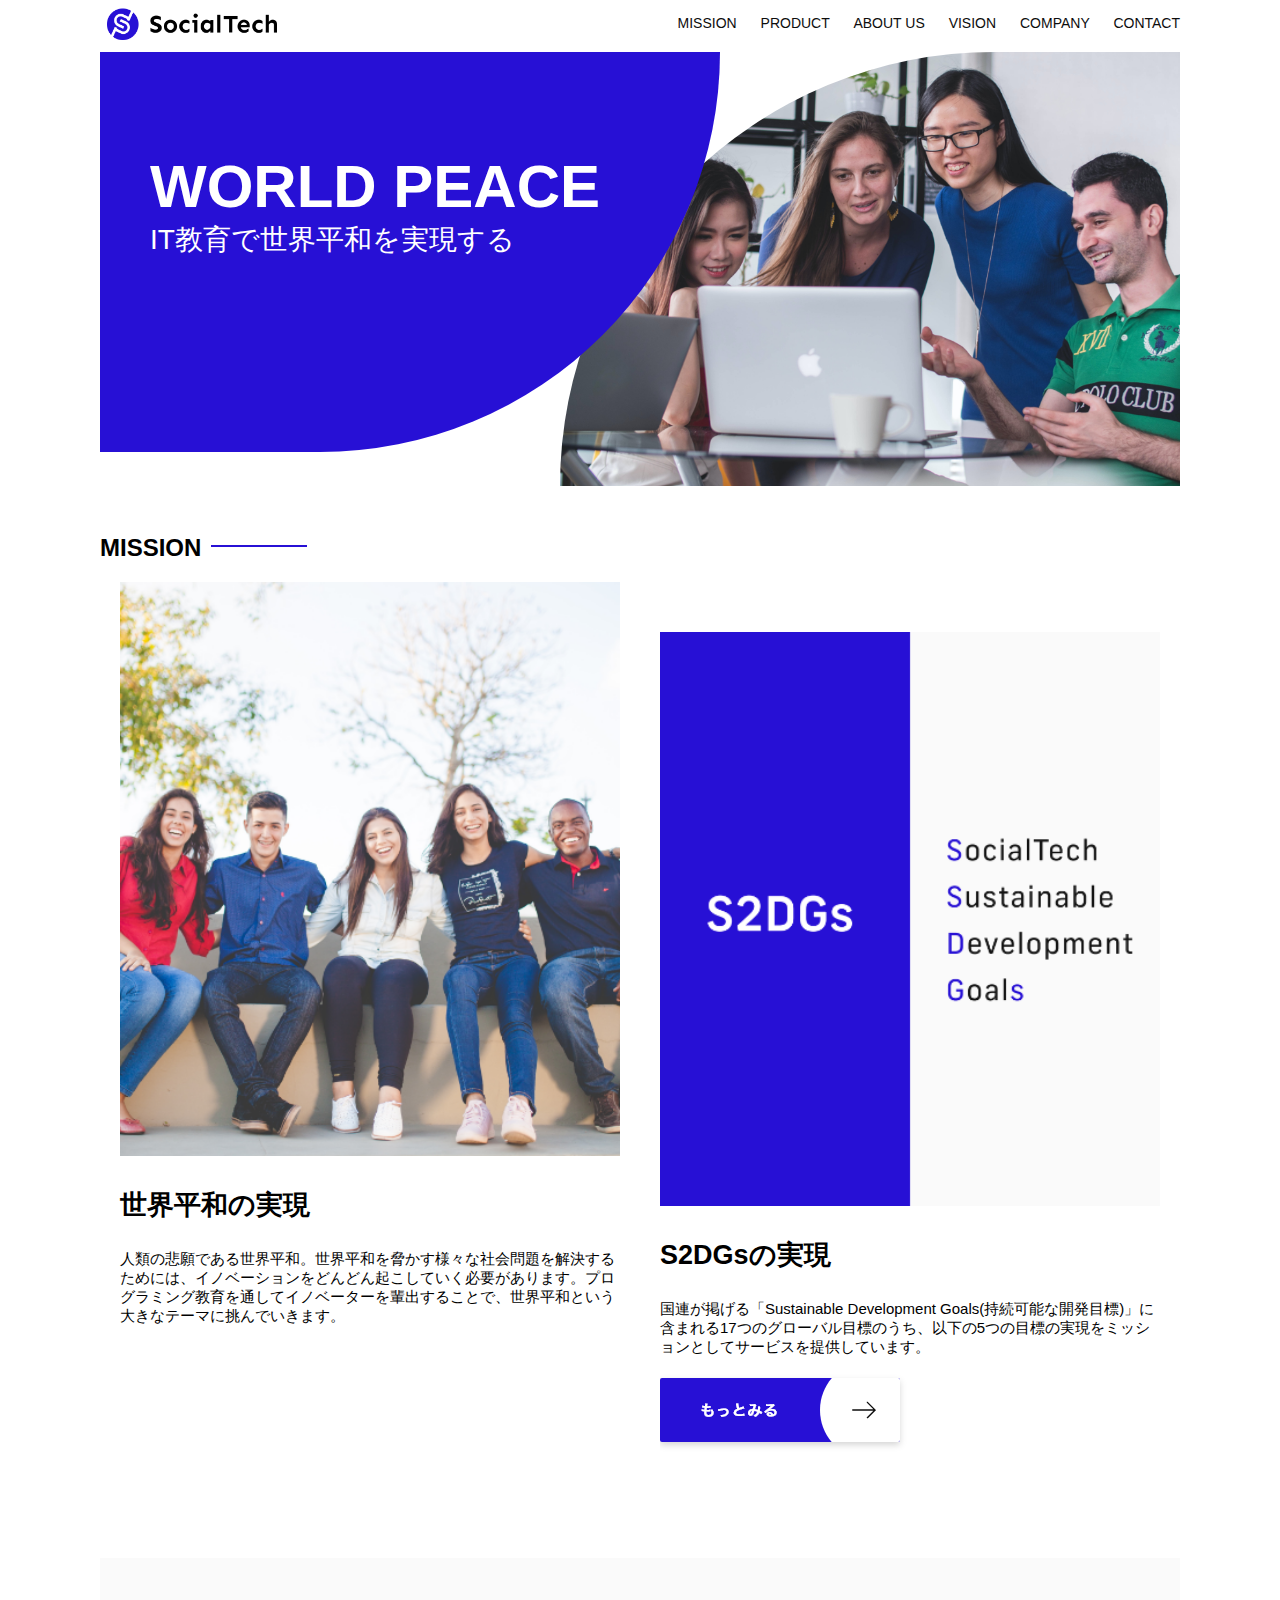
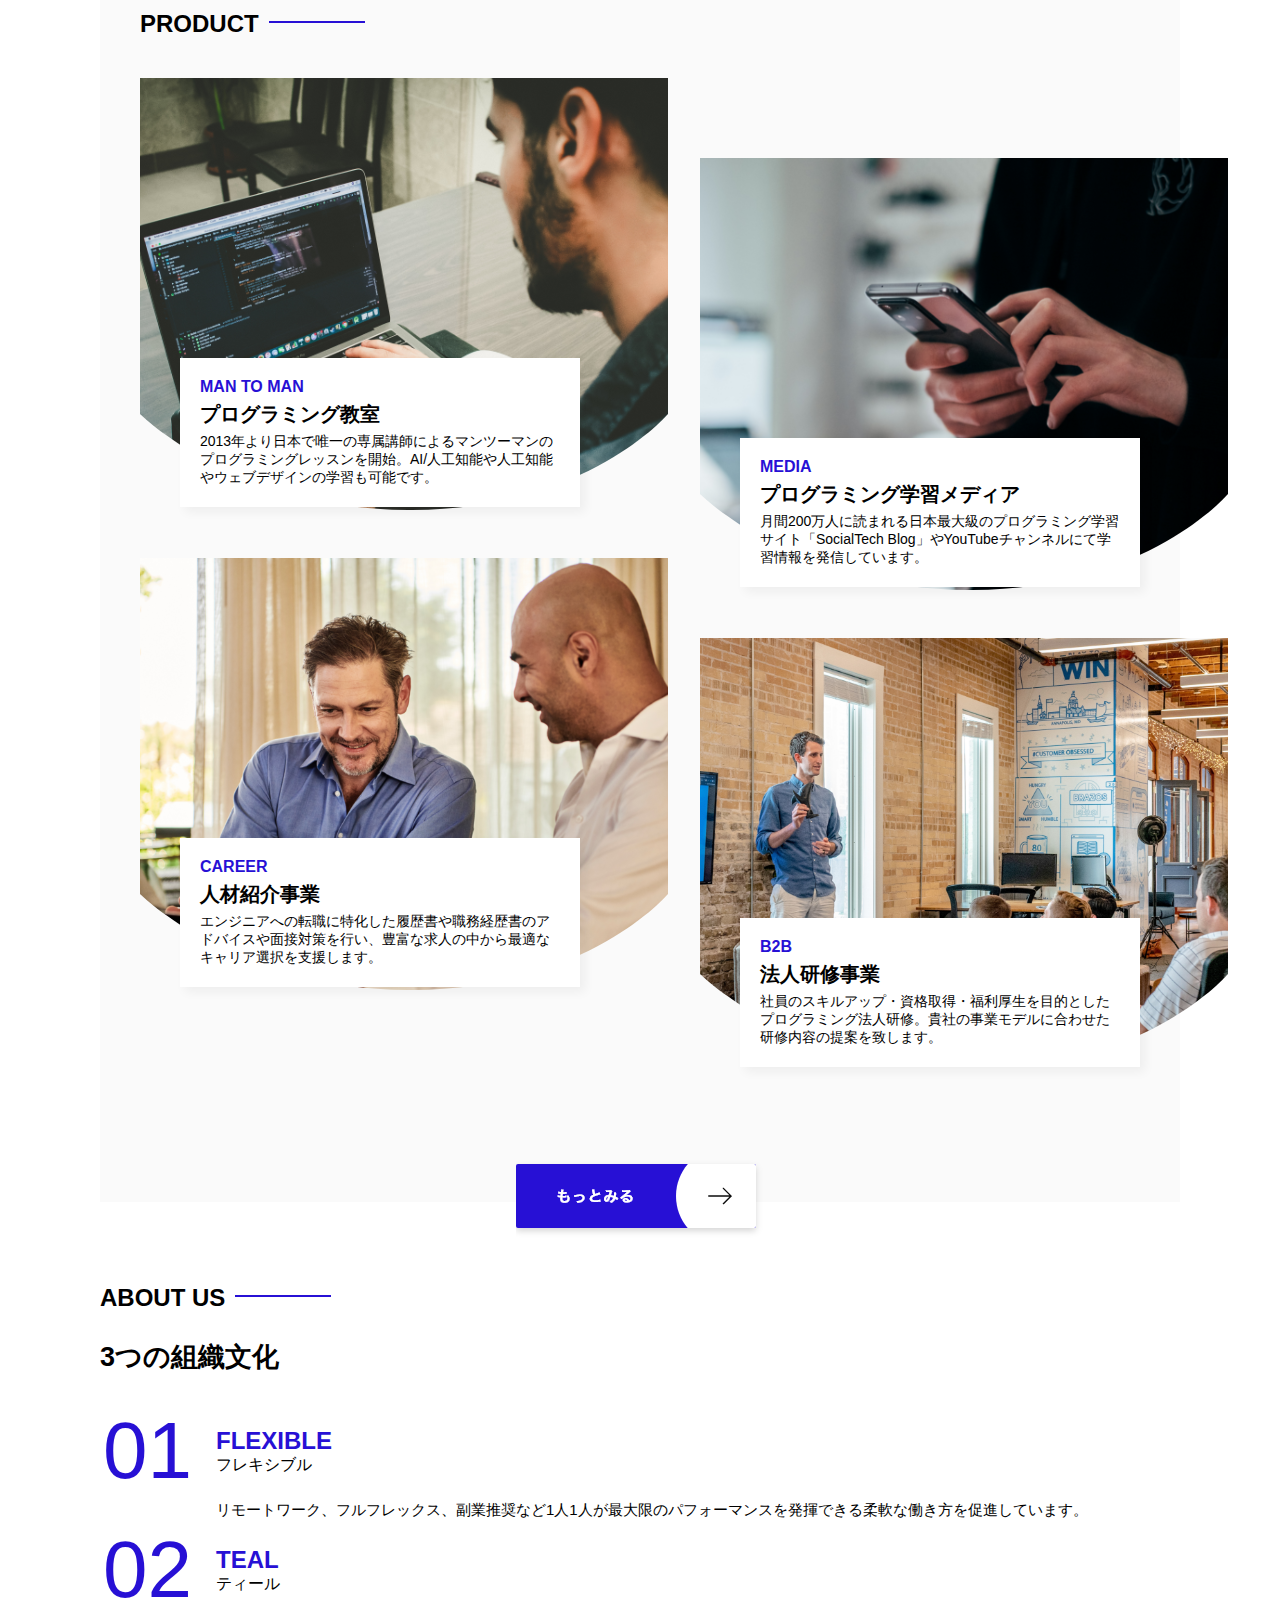
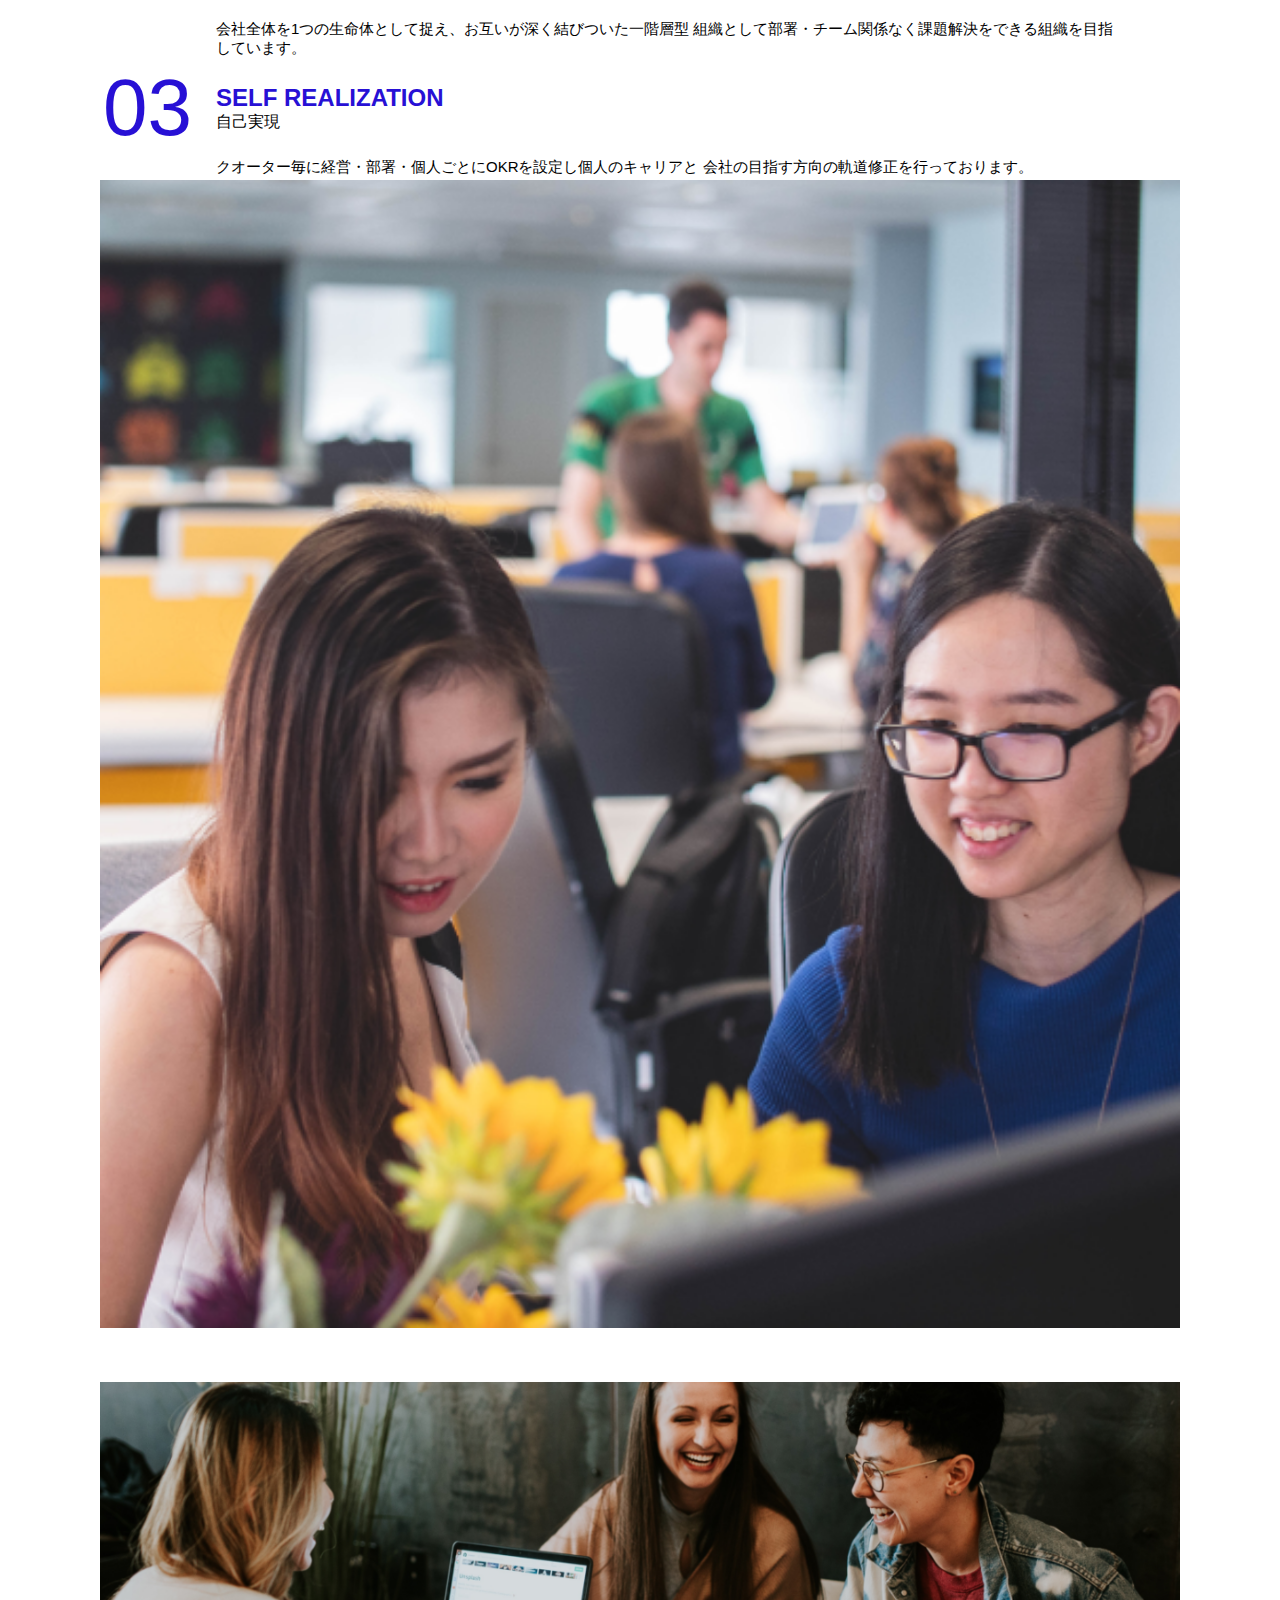
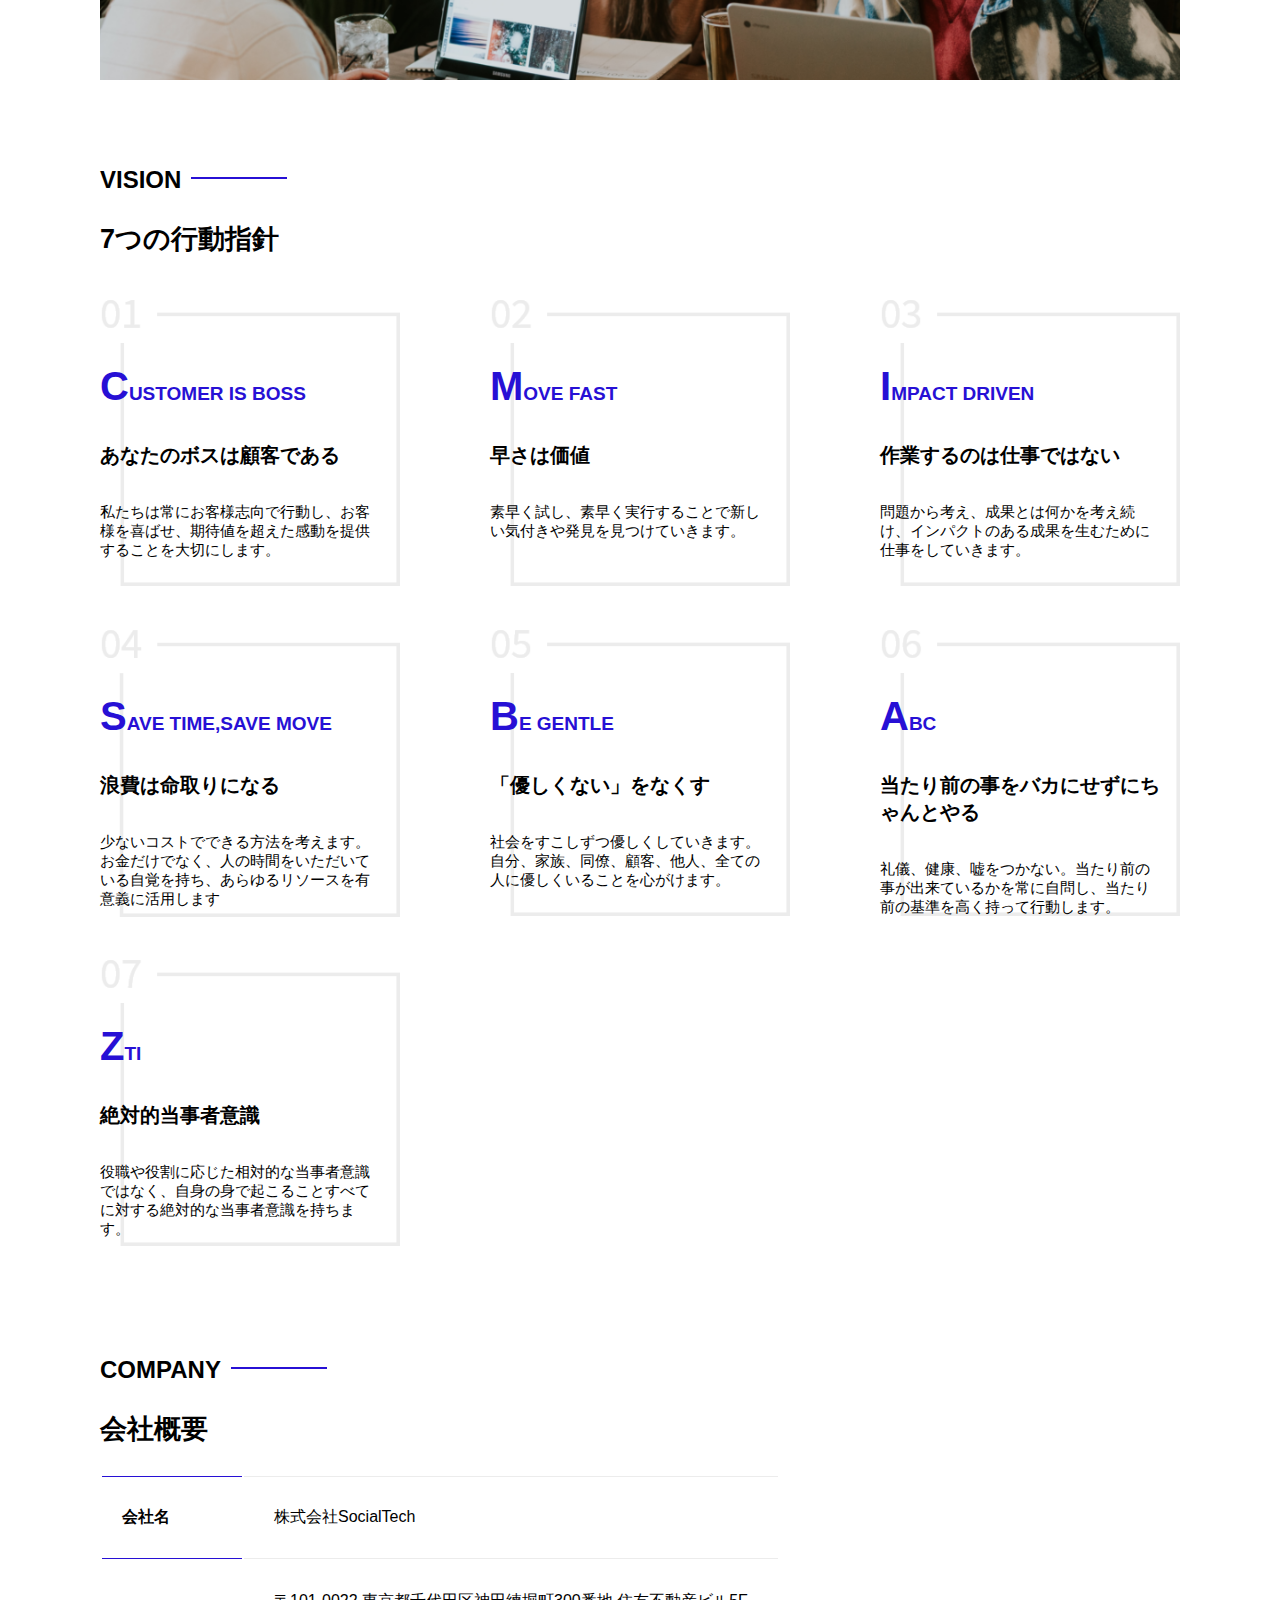
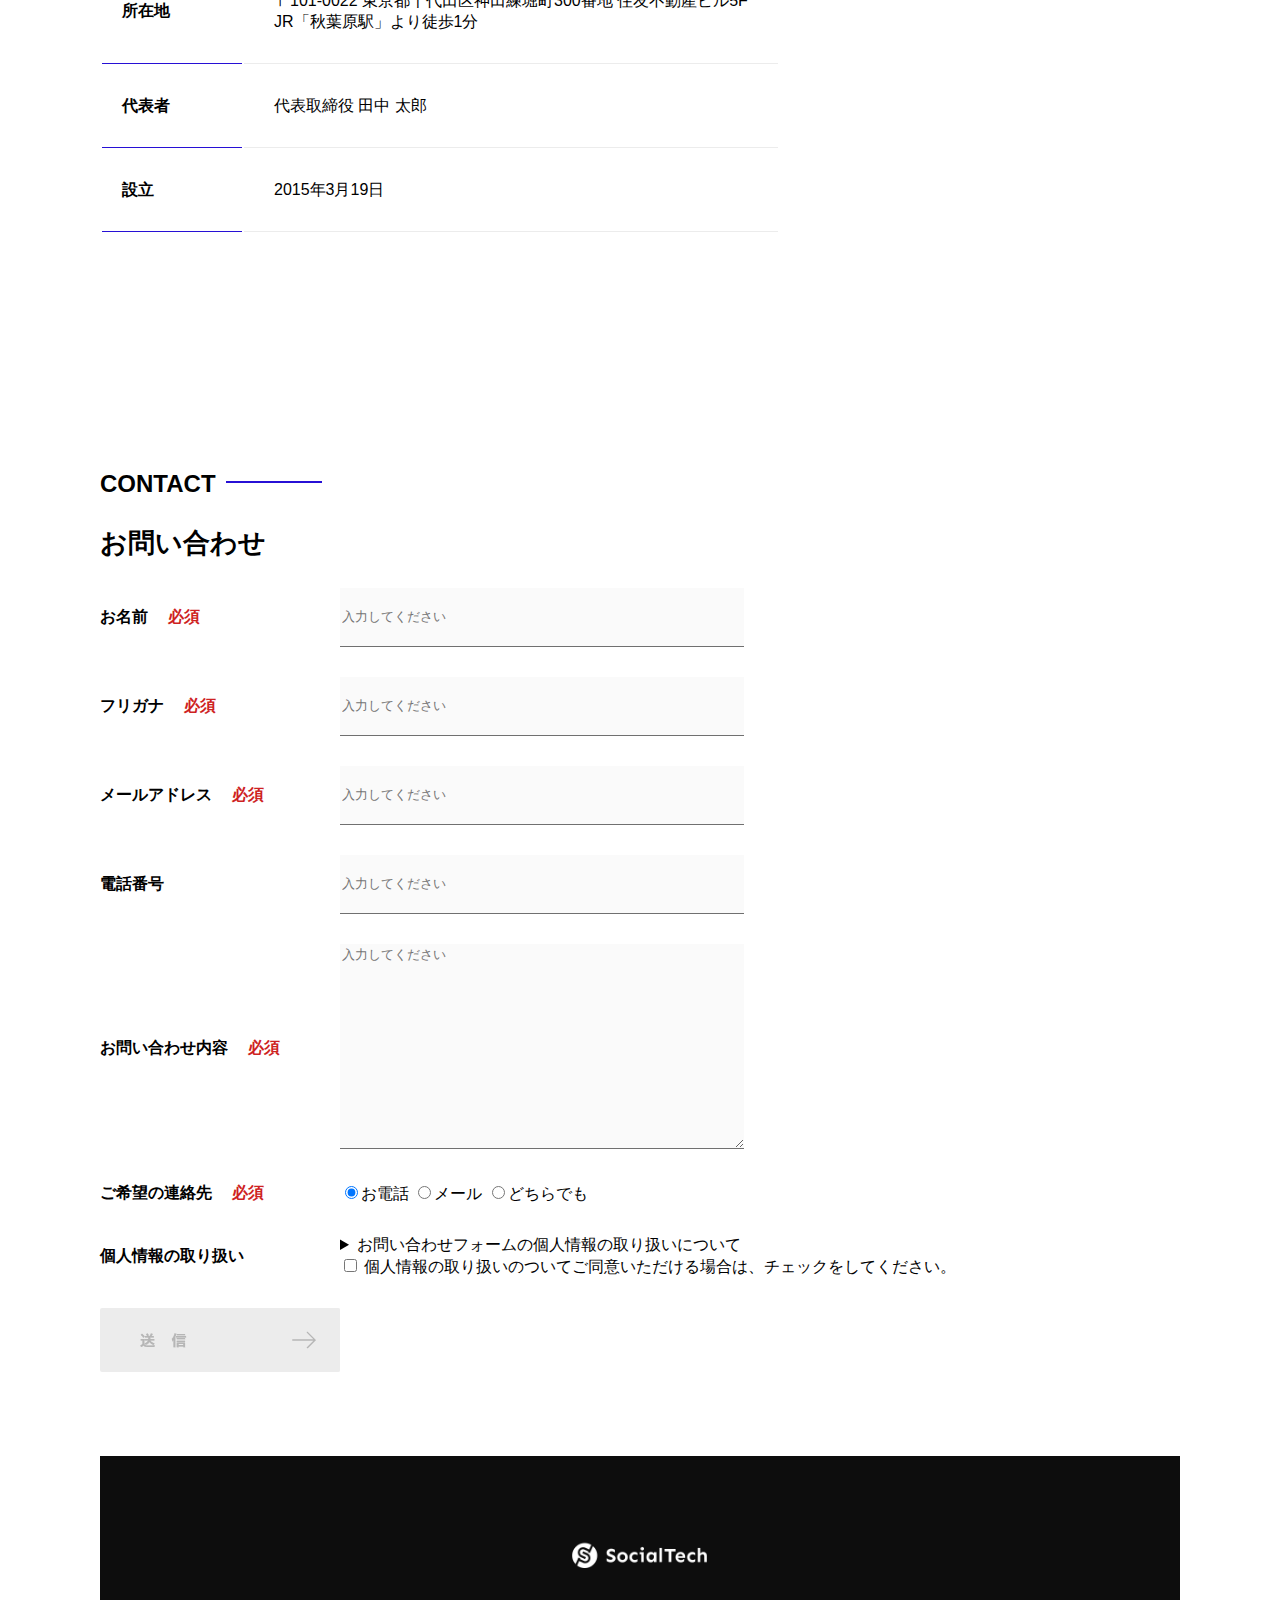
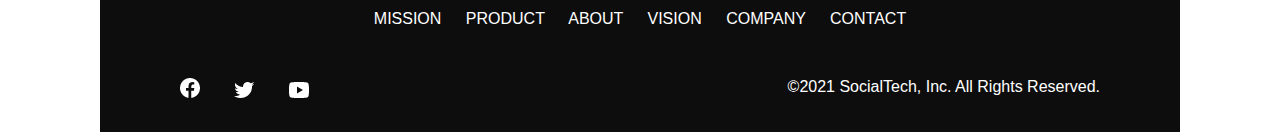
==== commit d8bb4117: "コミット" ====
--- a/index.html
+++ b/index.html
@@ -38,7 +38,7 @@
 <!-- タグnavの配下a -->
       <a  class="menu" href="mission.html" onclick="document.getElementById('nav-sp').style.display = 'none'">MISSION></a>
       <a class="menu" href="product.html" onclick="document.getElementById('nav-sp').style.display = 'none'">PRODUCT</a>
-      <a class="menu" href="index.html#aboutus" onclick="document.getElementById('nav-sp').style.display = 'none'">ABOUTUS</a>
+      <a class="menu" href="index.html#aboutus" onclick="document.getElementById('nav-sp').style.display = 'none'">ABOUT US</a>
       <a class="menu" href="index.html#vision"onclick="document.getElementById('nav-sp').style.display = 'none'">VISION</a>
       <a class="menu" href="index.html#company"onclick="document.getElementById('nav-sp').style.display = 'none'">COMPANY</a>
       <a class="menu" href="index.html#contact"onclick="document.getElementById('nav-sp').style.display = 'none'">CONTACT</a>
@@ -133,7 +133,7 @@
         </div>
       </section>
       <!--ABOUT US-->
-      <section id="aboutus">
+      <section id="about us">
         <!--CSSでh2の類似要素の::after画像ーが適応される -->
         <h2 class="index-h2">ABOUT US</h2>
         <h3>3つの組織文化</h3>
@@ -228,7 +228,7 @@
           <div class="vision-box">
             <img src="images/index/vision-03.png" alt="01">
             <span>
-              <h4>INPACT DRIVEN</h4>
+              <h4>IMPACT DRIVEN</h4>
               <h5>作業するのは仕事ではない</h5>
               <p>問題から考え、成果とは何かを考え続け、インパクトのある成果を生むために仕事をしていきます。</p>
             </span>
@@ -399,39 +399,25 @@
         </form>
       </section>
     </article>
-    <footer>
-      <div id="footer-logo">
-        <img src="images/logo-sp.png" alt="SocialTech">
-      </div>
-      <div  id="footer-link">
-        <a href="mission.html">MISSION</a>
-        <a href="product.html">PRODUCT</a>
-        <a href="index.html">ABOUT</a>
-        <a href="index.html">VISION</a>
-        <a href="index.html">COMPANY</a>
-        <a href="index.html">CONTACT</a>
-      </div>
-      <div id="sns-footer">
-        <a href="https://www.facebook.com/sejuku2013"><img src="images/button-facebook.png" alt="Facebookのリンク"></a>
-        <a href="https://twitter.com/samuraijuku"><img src="images/button-twitter.png" alt="Twitterのリンク"></a>
-        <a href="https://www.youtube.com/channel/UCCFOQO5aDK0xXam4cUQXT8g"><img src="images/button-youtube.png" alt="YouTubeのリンク"></a>
-      <span id="copyright">&copy;2021 SocialTech, Inc. All Rights Reserved.</span>
-      </div>
-    </footer>
-
-
-
-  </main>
-
-
-
-
-<body>
-<!-- 上のaboutクリックで以下の場所までスクロールされる -->
-<section id="abouts">
-
-</section>
-  
-</body>
-
+      <footer>
+        <div id="footer-logo">
+          <img src="images/logo-sp.png" alt="SocialTech">
+        </div>
+        <div  id="footer-link">
+          <a href="mission.html">MISSION</a>
+          <a href="product.html">PRODUCT</a>
+          <a href="index.html">ABOUT</a>
+          <a href="index.html">VISION</a>
+          <a href="index.html">COMPANY</a>
+          <a href="index.html">CONTACT</a>
+        </div>
+        <div id="sns-footer">
+            <a href="https://www.facebook.com/sejuku2013"><img src="images/button-facebook.png" alt="Facebookのリンク"></a>
+            <a href="https://twitter.com/samuraijuku"><img src="images/button-twitter.png" alt="Twitterのリンク"></a>
+            <a href="https://www.youtube.com/channel/UCCFOQO5aDK0xXam4cUQXT8g"><img src="images/button-youtube.png" alt="YouTubeのリンク"></a>
+          <span id="copyright">&copy;2021 SocialTech, Inc. All Rights Reserved.</span>
+        </div>
+      </footer>
+    </main>
+  </body>
 </html>--- a/style.css
+++ b/style.css
@@ -235,7 +235,7 @@
   }
 
   /* ３つの組織文化と写真を入れる枠 */
-  #aboutus>div {
+  #aboutus > div {
     display: flex;
   }
 
@@ -307,7 +307,7 @@
     z-index: 30;
   }
 
-  .vision-box>span {
+  .vision-box > span {
     position: absolute;
     top: 0;
     left: 0;
@@ -315,22 +315,22 @@
     margin-right: 20px;
   }
 
-  .vision-box>span>h4 {
+  .vision-box > span > h4 {
     color: #2710d5;
     font-size: 19px;
     margin: 80px 0 0 0;
   }
 
-  .vision-box>span>h4::first-letter {
+  .vision-box > span > h4::first-letter {
     font-size: 40px;
   }
 
-  .vision-box>span>h5 {
+  .vision-box > span > h5 {
     font-size: 20px;
     max-width: 0 0 0 0;
   }
 
-  .vision-box>span>p {
+  .vision-box > span > p {
     margin: 10px 0 0 0;
   }
 
@@ -341,8 +341,7 @@
 
   #company-table {
     width: 100%;
-  }
-
+  } 
   .tableheader {
     text-align: left;
     padding: 20px;
@@ -351,7 +350,6 @@
     border-bottom-style: solid;
     width: 100px;
   }
-
   .tableheader-first {
     text-align: left;
     padding: 20px;
@@ -449,7 +447,7 @@
     width: 700px;
   }
 
-  details>div>span {
+  details > div > span {
     font-weight: bold;
   }
 
@@ -588,7 +586,7 @@
     padding: 20px;
   }
 
-  #mission-5goals>div>div {
+  #mission-5goals > div > div {
     margin-bottom: 40px;
   }
 
@@ -771,28 +769,28 @@
   }
 
   /* ナビゲーションリンクの装飾設定 */
-  #nav-sp>a {
+  #nav-sp > a {
     display: block;
   }
 
-  #nav-sp>a:link {
+  #nav-sp > a:link {
     color: #ffffff;
   }
 
-  #nav-sp>a:visited {
+  #nav-sp > a:visited {
     color: #ffffff
   }
 
-  #nav-sp>a:hover {
+  #nav-sp > a:hover {
     color: #ffffff;
     text-decoration: underline;
   }
 
-  #nav-sp>a:active {
+  #nav-sp > a:active {
     color: #ffffff;
   }
 
-  #nav-sp>.menu {
+  #nav-sp > .menu {
     text-decoration: none;
     display: block;
     margin: 0 20px 0 20px;
@@ -809,7 +807,7 @@
     left: 20px;
   }
 
-  #sns>a {
+  #sns > a {
     margin-right: 30px;
   }
 
@@ -939,7 +937,7 @@
   }
 
   /* アイテム（子要素）の並び順（flex-direction）：columnを指定し、画像と表を上から下に */
-  #aboutus>div {
+  #aboutus > div {
     display: flex;
     flex-direction: column;
   }
@@ -1096,11 +1094,11 @@
     margin: 80px 20px 80px 20px;
   }
 
-  #contact>h3 {
+  #contact > h3 {
     margin-bottom: 20px;
   }
 
-  .contact>form>div {
+  .contact > form > div {
     margin-bottom: 20px;
   }
 
@@ -1150,7 +1148,7 @@
 
   /* セレクタ：.radiobutton（ラジオボタン）に隣接するlabel要素（「お電話」「メール」「どちらでも」）の直後（疑似要素::after）
 適用するスタイル：改行を追加する */
-  .radiobutton+label::after {
+  .radiobutton + label::after {
     content: "\A";
     white-space: pre;
   }
